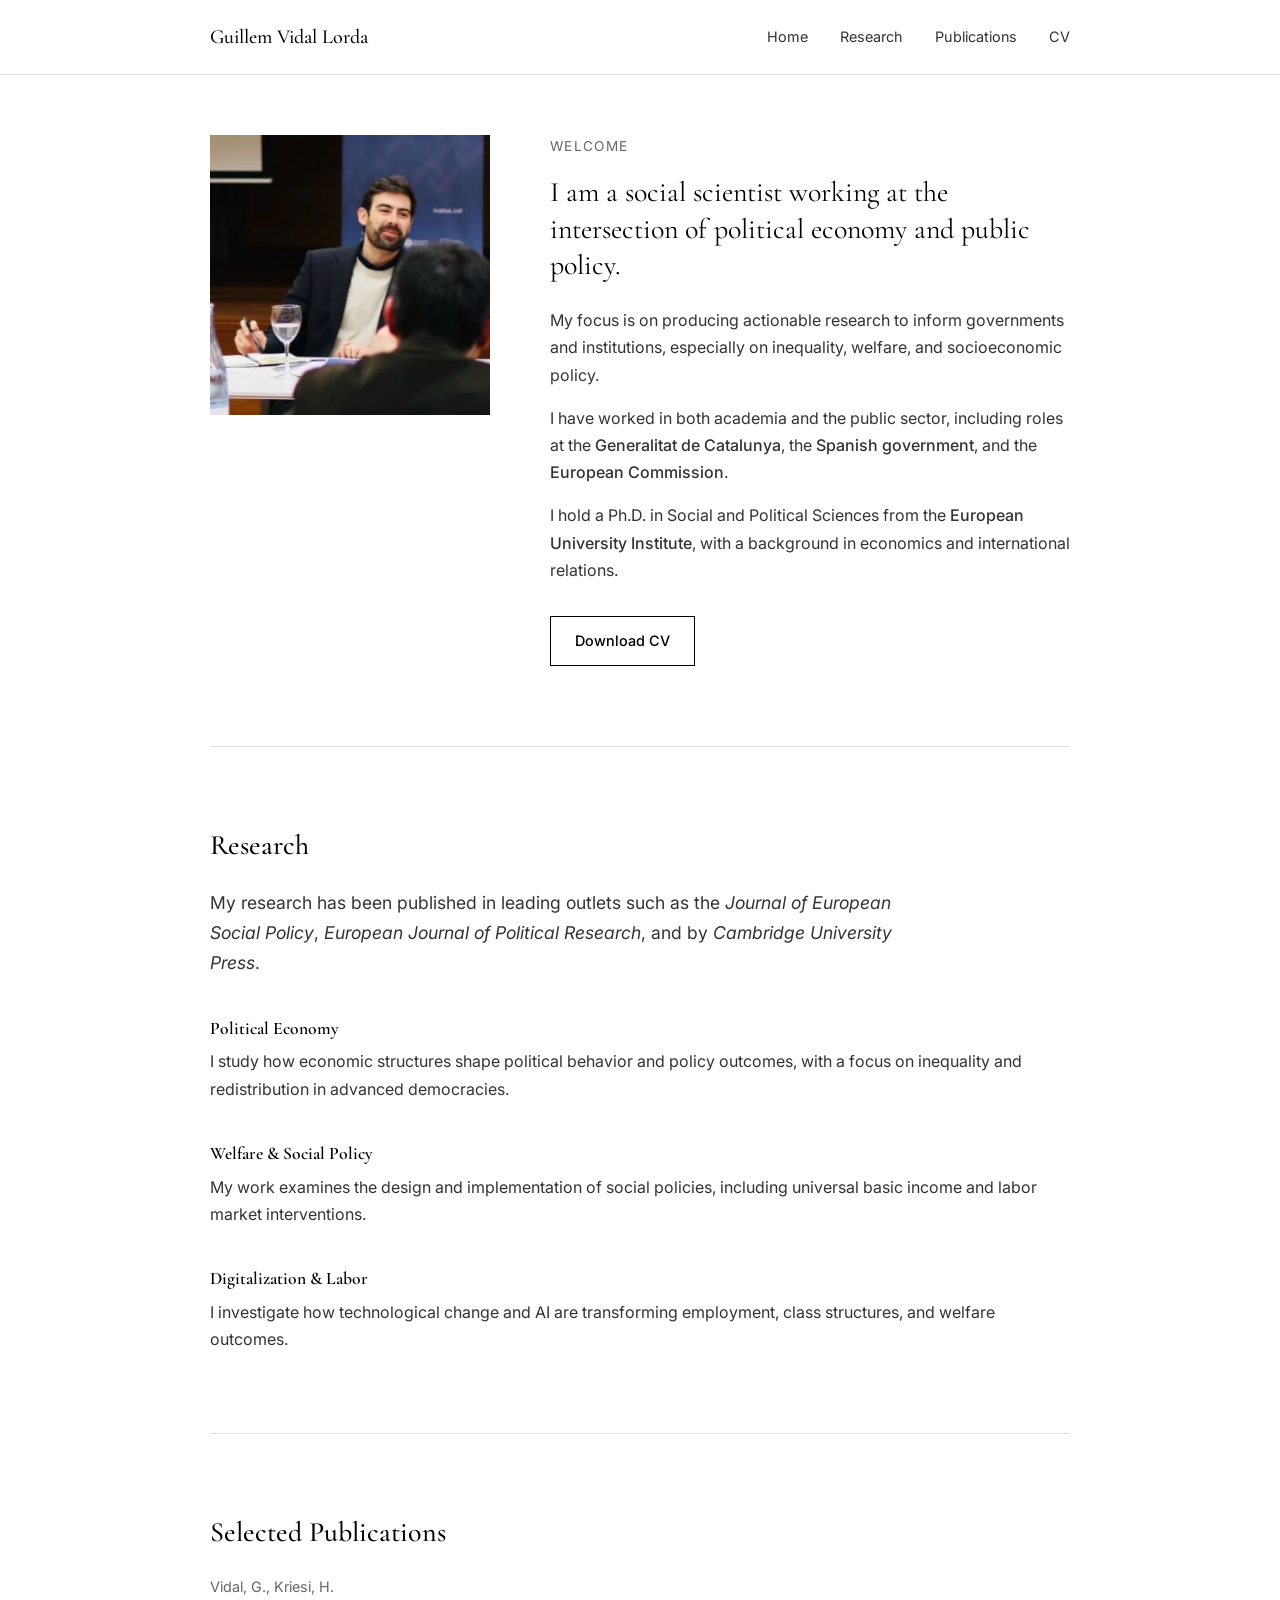
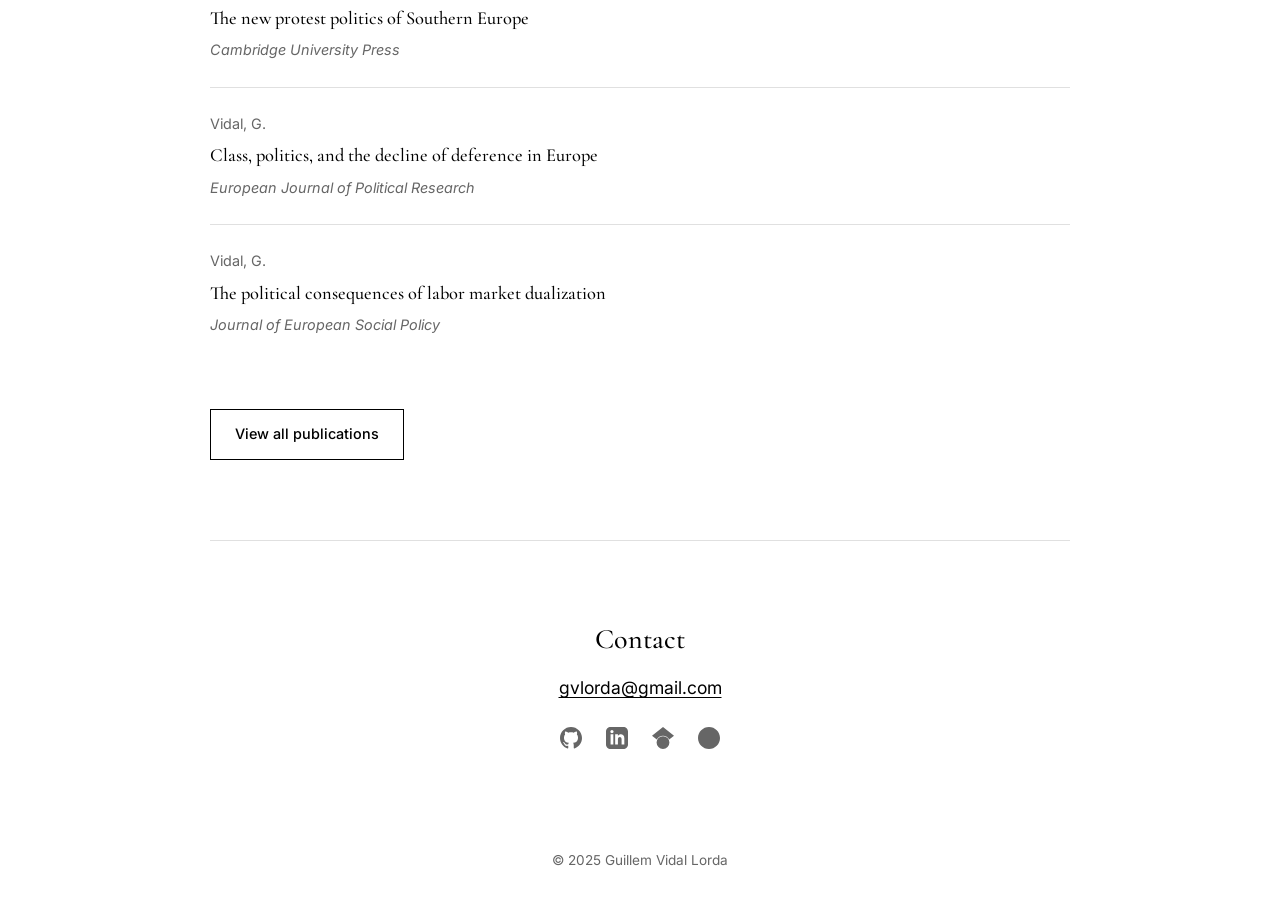
==== static-site/index.html @ 48821b5e "Replace Hugo with clean static HTML site Complete redesign inspired by linuswestheuser.com: - Simple" ====
<!DOCTYPE html>
<html lang="en">
<head>
    <meta charset="UTF-8">
    <meta name="viewport" content="width=device-width, initial-scale=1.0">
    <title>Guillem Vidal Lorda</title>
    <meta name="description" content="Social scientist and policy advisor working at the intersection of political economy and public policy.">

    <!-- Fonts -->
    <link rel="preconnect" href="https://fonts.googleapis.com">
    <link rel="preconnect" href="https://fonts.gstatic.com" crossorigin>
    <link href="https://fonts.googleapis.com/css2?family=Cormorant+Garamond:ital,wght@0,400;0,500;0,600;1,400;1,500&family=Inter:wght@300;400;500&display=swap" rel="stylesheet">

    <link rel="stylesheet" href="style.css">
</head>
<body>
    <header>
        <nav>
            <a href="/" class="logo">Guillem Vidal Lorda</a>
            <ul class="nav-menu">
                <li><a href="#about">Home</a></li>
                <li><a href="#research">Research</a></li>
                <li><a href="#publications">Publications</a></li>
                <li><a href="uploads/resume.pdf">CV</a></li>
            </ul>
        </nav>
    </header>

    <main>
        <!-- Welcome/Bio Section -->
        <section id="about" class="bio-section">
            <div class="bio-container">
                <div class="bio-image">
                    <img src="avatar.jpg" alt="Guillem Vidal Lorda">
                </div>
                <div class="bio-content">
                    <p class="welcome-label">Welcome</p>
                    <h1>I am a social scientist working at the intersection of political economy and public policy.</h1>
                    <p>My focus is on producing actionable research to inform governments and institutions, especially on inequality, welfare, and socioeconomic policy.</p>
                    <p>I have worked in both academia and the public sector, including roles at the <strong>Generalitat de Catalunya</strong>, the <strong>Spanish government</strong>, and the <strong>European Commission</strong>.</p>
                    <p>I hold a Ph.D. in Social and Political Sciences from the <strong>European University Institute</strong>, with a background in economics and international relations.</p>
                    <a href="uploads/resume.pdf" class="btn">Download CV</a>
                </div>
            </div>
        </section>

        <!-- Research Section -->
        <section id="research" class="research-section">
            <h2>Research</h2>
            <p class="section-intro">My research has been published in leading outlets such as the <em>Journal of European Social Policy</em>, <em>European Journal of Political Research</em>, and by <em>Cambridge University Press</em>.</p>

            <div class="research-areas">
                <div class="research-item">
                    <h3>Political Economy</h3>
                    <p>I study how economic structures shape political behavior and policy outcomes, with a focus on inequality and redistribution in advanced democracies.</p>
                </div>

                <div class="research-item">
                    <h3>Welfare & Social Policy</h3>
                    <p>My work examines the design and implementation of social policies, including universal basic income and labor market interventions.</p>
                </div>

                <div class="research-item">
                    <h3>Digitalization & Labor</h3>
                    <p>I investigate how technological change and AI are transforming employment, class structures, and welfare outcomes.</p>
                </div>
            </div>
        </section>

        <!-- Publications Section -->
        <section id="publications" class="publications-section">
            <h2>Selected Publications</h2>

            <div class="publication-list">
                <article class="publication">
                    <p class="pub-authors">Vidal, G., Kriesi, H.</p>
                    <p class="pub-title">The new protest politics of Southern Europe</p>
                    <p class="pub-venue">Cambridge University Press</p>
                </article>

                <article class="publication">
                    <p class="pub-authors">Vidal, G.</p>
                    <p class="pub-title">Class, politics, and the decline of deference in Europe</p>
                    <p class="pub-venue">European Journal of Political Research</p>
                </article>

                <article class="publication">
                    <p class="pub-authors">Vidal, G.</p>
                    <p class="pub-title">The political consequences of labor market dualization</p>
                    <p class="pub-venue">Journal of European Social Policy</p>
                </article>
            </div>

            <a href="https://scholar.google.com/citations?user=QOsowRMAAAAJ&hl=en" class="btn">View all publications</a>
        </section>

        <!-- Contact Section -->
        <section id="contact" class="contact-section">
            <h2>Contact</h2>
            <p><a href="mailto:gvlorda@gmail.com">gvlorda@gmail.com</a></p>
            <div class="social-links">
                <a href="https://github.com/guillemvidal" aria-label="GitHub">
                    <svg xmlns="http://www.w3.org/2000/svg" width="24" height="24" viewBox="0 0 24 24" fill="currentColor"><path d="M12 0c-6.626 0-12 5.373-12 12 0 5.302 3.438 9.8 8.207 11.387.599.111.793-.261.793-.577v-2.234c-3.338.726-4.033-1.416-4.033-1.416-.546-1.387-1.333-1.756-1.333-1.756-1.089-.745.083-.729.083-.729 1.205.084 1.839 1.237 1.839 1.237 1.07 1.834 2.807 1.304 3.492.997.107-.775.418-1.305.762-1.604-2.665-.305-5.467-1.334-5.467-5.931 0-1.311.469-2.381 1.236-3.221-.124-.303-.535-1.524.117-3.176 0 0 1.008-.322 3.301 1.23.957-.266 1.983-.399 3.003-.404 1.02.005 2.047.138 3.006.404 2.291-1.552 3.297-1.23 3.297-1.23.653 1.653.242 2.874.118 3.176.77.84 1.235 1.911 1.235 3.221 0 4.609-2.807 5.624-5.479 5.921.43.372.823 1.102.823 2.222v3.293c0 .319.192.694.801.576 4.765-1.589 8.199-6.086 8.199-11.386 0-6.627-5.373-12-12-12z"/></svg>
                </a>
                <a href="https://www.linkedin.com/in/guillem-vidal-lorda-5298b7290/" aria-label="LinkedIn">
                    <svg xmlns="http://www.w3.org/2000/svg" width="24" height="24" viewBox="0 0 24 24" fill="currentColor"><path d="M19 0h-14c-2.761 0-5 2.239-5 5v14c0 2.761 2.239 5 5 5h14c2.762 0 5-2.239 5-5v-14c0-2.761-2.238-5-5-5zm-11 19h-3v-11h3v11zm-1.5-12.268c-.966 0-1.75-.79-1.75-1.764s.784-1.764 1.75-1.764 1.75.79 1.75 1.764-.783 1.764-1.75 1.764zm13.5 12.268h-3v-5.604c0-3.368-4-3.113-4 0v5.604h-3v-11h3v1.765c1.396-2.586 7-2.777 7 2.476v6.759z"/></svg>
                </a>
                <a href="https://scholar.google.com/citations?user=QOsowRMAAAAJ&hl=en" aria-label="Google Scholar">
                    <svg xmlns="http://www.w3.org/2000/svg" width="24" height="24" viewBox="0 0 24 24" fill="currentColor"><path d="M5.242 13.769L0 9.5 12 0l12 9.5-5.242 4.269C17.548 11.249 14.978 9.5 12 9.5c-2.977 0-5.548 1.748-6.758 4.269zM12 10a7 7 0 1 0 0 14 7 7 0 0 0 0-14z"/></svg>
                </a>
                <a href="https://orcid.org/0000-0002-3407-4230" aria-label="ORCID">
                    <svg xmlns="http://www.w3.org/2000/svg" width="24" height="24" viewBox="0 0 24 24" fill="currentColor"><path d="M12 0c-6.627 0-12 5.373-12 12s5.373 12 12 12 12-5.373 12-12-5.373-12-12-12zm-4.351 8.018h-.809v7.164h.809v-7.164zm-.405-2.472c-.349 0-.633.283-.633.632 0 .349.284.633.633.633.348 0 .632-.284.632-.633 0-.349-.284-.632-.632-.632zm5.329 2.472h-2.18v7.164h.823v-2.669h1.305c1.213 0 2.071-.796 2.071-2.25 0-1.452-.858-2.245-2.019-2.245zm-.073 3.714h-1.284v-2.957h1.284c.771 0 1.268.48 1.268 1.479 0 .999-.497 1.478-1.268 1.478z"/></svg>
                </a>
            </div>
        </section>
    </main>

    <footer>
        <p>&copy; 2025 Guillem Vidal Lorda</p>
    </footer>
</body>
</html>
---- static-site/style.css ----
/* Reset and base styles */
*, *::before, *::after {
    box-sizing: border-box;
    margin: 0;
    padding: 0;
}

:root {
    --color-primary: #000000;
    --color-text: #333333;
    --color-muted: #666666;
    --color-light: #999999;
    --color-border: #e0e0e0;
    --color-bg: #ffffff;

    --font-heading: 'Cormorant Garamond', Georgia, 'Times New Roman', serif;
    --font-body: 'Inter', -apple-system, BlinkMacSystemFont, 'Segoe UI', sans-serif;

    --max-width: 900px;
    --spacing-base: 20px;
    --spacing-section: 80px;
}

html {
    scroll-behavior: smooth;
}

body {
    font-family: var(--font-body);
    font-size: 16px;
    font-weight: 400;
    line-height: 1.7;
    color: var(--color-text);
    background-color: var(--color-bg);
    -webkit-font-smoothing: antialiased;
    -moz-osx-font-smoothing: grayscale;
}

/* Typography */
h1, h2, h3, h4, h5, h6 {
    font-family: var(--font-heading);
    font-weight: 500;
    color: var(--color-primary);
    line-height: 1.3;
}

h1 {
    font-size: 2rem;
    margin-bottom: 1.5rem;
}

h2 {
    font-size: 1.75rem;
    margin-bottom: 1.5rem;
}

h3 {
    font-size: 1.25rem;
    margin-bottom: 0.75rem;
}

p {
    margin-bottom: 1rem;
}

a {
    color: var(--color-primary);
    text-decoration: underline;
    text-underline-offset: 3px;
    transition: opacity 0.2s ease;
}

a:hover {
    opacity: 0.7;
}

strong {
    font-weight: 500;
}

em {
    font-style: italic;
}

/* Header & Navigation */
header {
    position: sticky;
    top: 0;
    background: var(--color-bg);
    border-bottom: 1px solid var(--color-border);
    z-index: 100;
}

nav {
    max-width: var(--max-width);
    margin: 0 auto;
    padding: 1.25rem var(--spacing-base);
    display: flex;
    justify-content: space-between;
    align-items: center;
}

.logo {
    font-family: var(--font-heading);
    font-size: 1.25rem;
    font-weight: 500;
    color: var(--color-primary);
    text-decoration: none;
}

.logo:hover {
    opacity: 1;
    text-decoration: none;
}

.nav-menu {
    list-style: none;
    display: flex;
    gap: 2rem;
}

.nav-menu a {
    font-size: 0.9rem;
    color: var(--color-text);
    text-decoration: none;
}

.nav-menu a:hover {
    color: var(--color-primary);
    opacity: 1;
}

/* Main content */
main {
    max-width: var(--max-width);
    margin: 0 auto;
    padding: 0 var(--spacing-base);
}

section {
    padding: var(--spacing-section) 0;
    border-bottom: 1px solid var(--color-border);
}

section:last-of-type {
    border-bottom: none;
}

/* Bio Section */
.bio-section {
    padding-top: 60px;
}

.bio-container {
    display: flex;
    gap: 60px;
    align-items: flex-start;
}

.bio-image {
    flex-shrink: 0;
    width: 280px;
}

.bio-image img {
    width: 100%;
    height: auto;
    display: block;
}

.bio-content {
    flex: 1;
}

.welcome-label {
    font-size: 0.85rem;
    text-transform: uppercase;
    letter-spacing: 0.1em;
    color: var(--color-muted);
    margin-bottom: 1rem;
}

.bio-content h1 {
    font-size: 1.75rem;
    font-weight: 400;
    margin-bottom: 1.5rem;
}

/* Button */
.btn {
    display: inline-block;
    margin-top: 1rem;
    padding: 0.75rem 1.5rem;
    font-size: 0.9rem;
    font-weight: 500;
    color: var(--color-primary);
    background: transparent;
    border: 1px solid var(--color-primary);
    text-decoration: none;
    transition: all 0.2s ease;
}

.btn:hover {
    background: var(--color-primary);
    color: var(--color-bg);
    opacity: 1;
}

/* Research Section */
.section-intro {
    font-size: 1.1rem;
    margin-bottom: 2.5rem;
    max-width: 700px;
}

.research-areas {
    display: grid;
    gap: 2.5rem;
}

.research-item h3 {
    font-size: 1.1rem;
    font-weight: 600;
    margin-bottom: 0.5rem;
}

.research-item p {
    color: var(--color-text);
    margin-bottom: 0;
}

/* Publications Section */
.publication-list {
    margin-bottom: 2rem;
}

.publication {
    padding: 1.5rem 0;
    border-bottom: 1px solid var(--color-border);
}

.publication:first-child {
    padding-top: 0;
}

.publication:last-child {
    border-bottom: none;
}

.pub-authors {
    font-size: 0.9rem;
    color: var(--color-muted);
    margin-bottom: 0.25rem;
}

.pub-title {
    font-family: var(--font-heading);
    font-size: 1.15rem;
    font-weight: 500;
    color: var(--color-primary);
    margin-bottom: 0.25rem;
}

.pub-venue {
    font-size: 0.9rem;
    font-style: italic;
    color: var(--color-muted);
    margin-bottom: 0;
}

/* Contact Section */
.contact-section {
    text-align: center;
    padding-bottom: 60px;
}

.contact-section h2 {
    margin-bottom: 1rem;
}

.contact-section > p {
    font-size: 1.1rem;
    margin-bottom: 1.5rem;
}

.social-links {
    display: flex;
    justify-content: center;
    gap: 1.5rem;
}

.social-links a {
    color: var(--color-muted);
    text-decoration: none;
    transition: color 0.2s ease;
}

.social-links a:hover {
    color: var(--color-primary);
    opacity: 1;
}

.social-links svg {
    width: 22px;
    height: 22px;
}

/* Footer */
footer {
    max-width: var(--max-width);
    margin: 0 auto;
    padding: 2rem var(--spacing-base);
    text-align: center;
    font-size: 0.85rem;
    color: var(--color-muted);
}

/* Responsive */
@media (max-width: 768px) {
    :root {
        --spacing-section: 50px;
    }

    nav {
        flex-direction: column;
        gap: 1rem;
        text-align: center;
    }

    .nav-menu {
        gap: 1.25rem;
        flex-wrap: wrap;
        justify-content: center;
    }

    .bio-container {
        flex-direction: column;
        gap: 2rem;
    }

    .bio-image {
        width: 200px;
        margin: 0 auto;
    }

    .bio-content h1 {
        font-size: 1.5rem;
    }

    h2 {
        font-size: 1.5rem;
    }
}
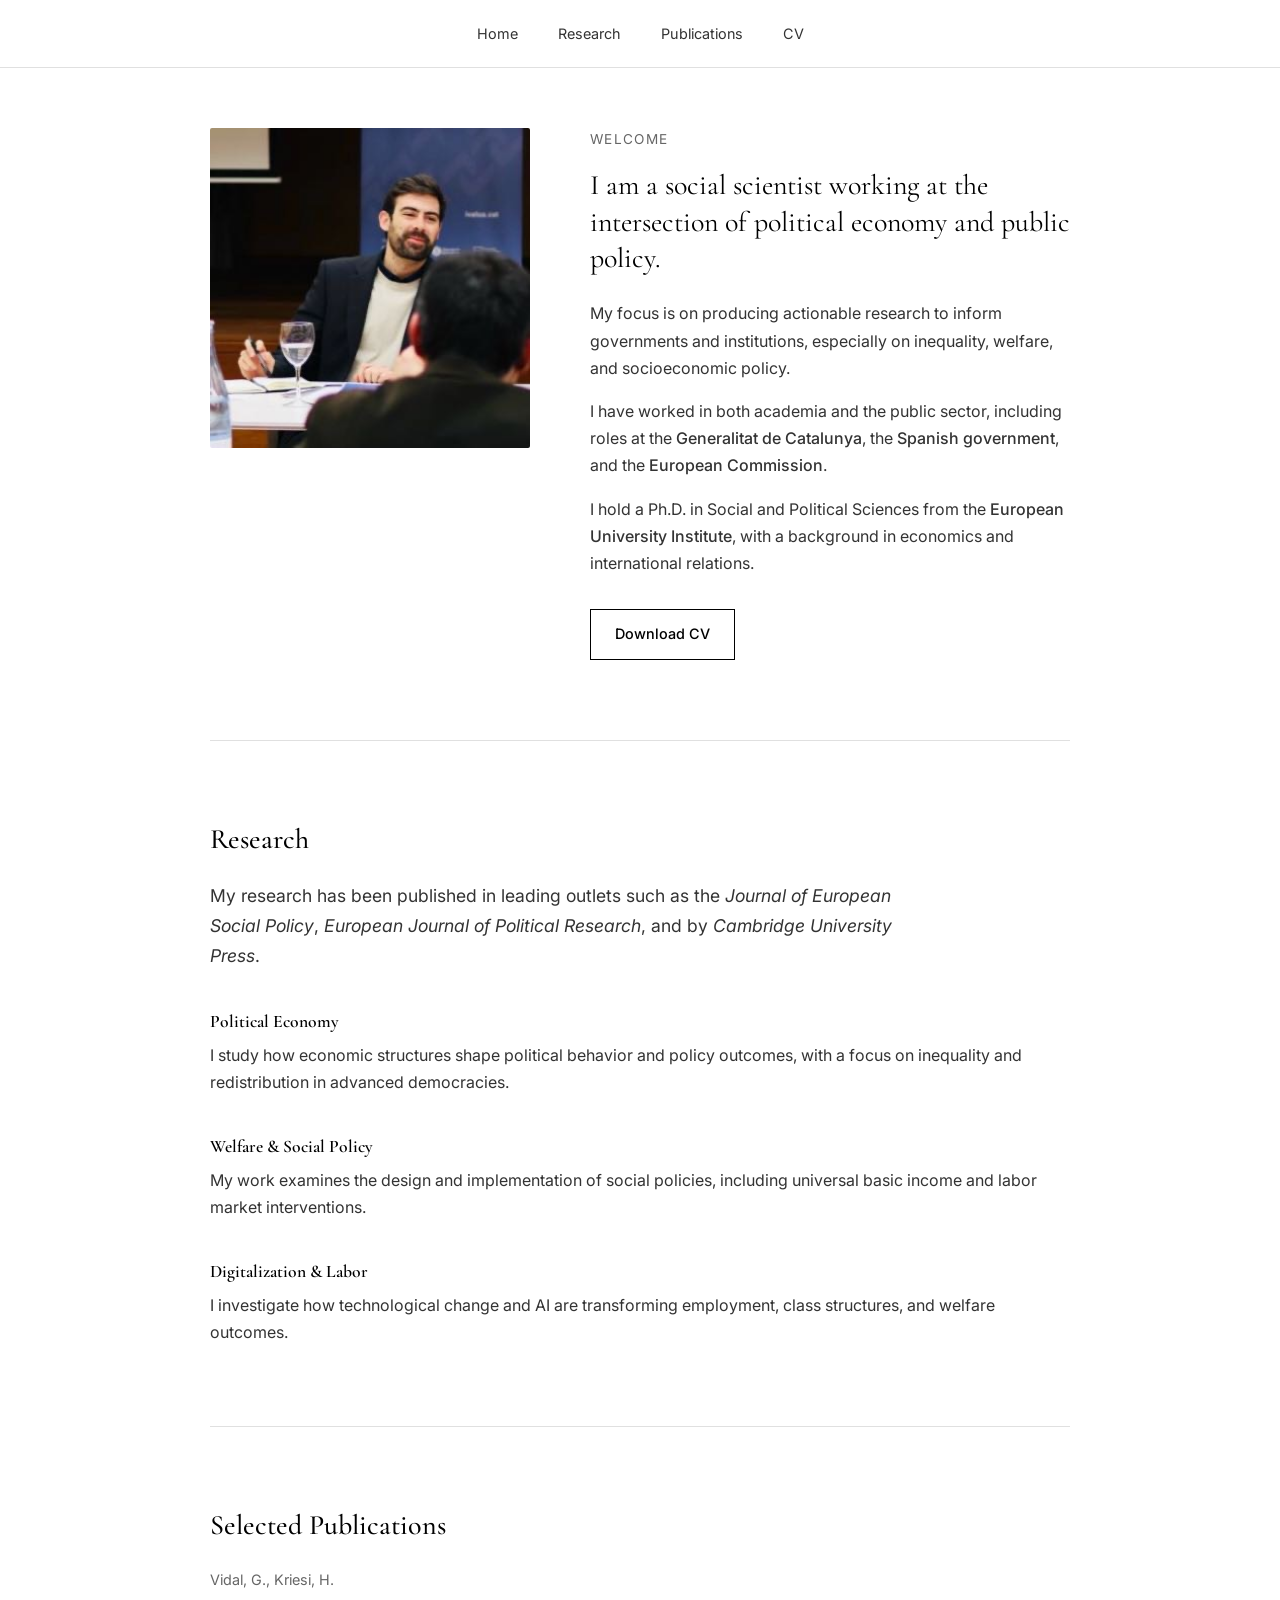
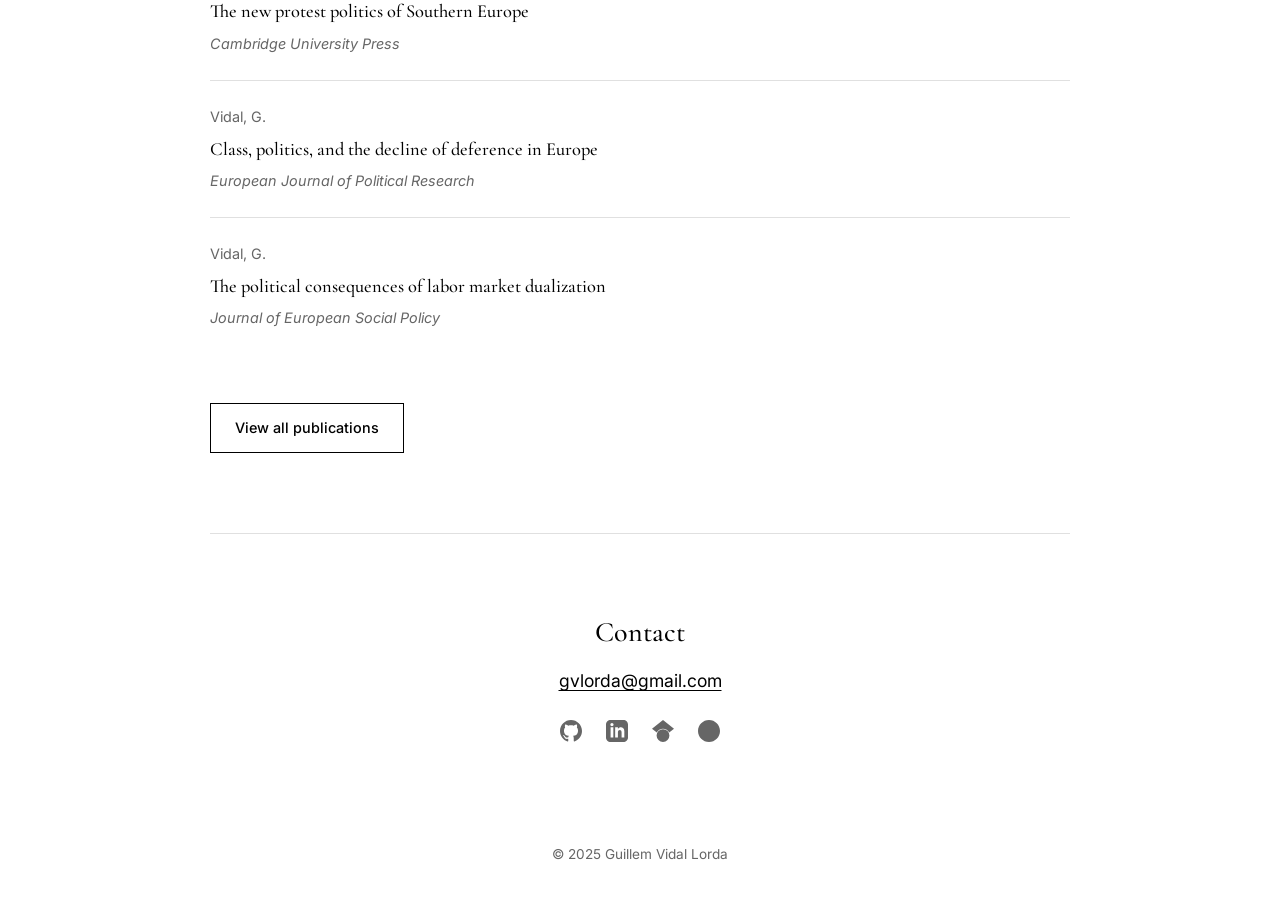
==== commit 8f885cfe: "Clean up nav header, adjust image sizing for portrait photo" ====
--- a/static-site/index.html
+++ b/static-site/index.html
@@ -16,7 +16,6 @@
 <body>
     <header>
         <nav>
-            <a href="/" class="logo">Guillem Vidal Lorda</a>
             <ul class="nav-menu">
                 <li><a href="#about">Home</a></li>
                 <li><a href="#research">Research</a></li>
--- a/static-site/style.css
+++ b/static-site/style.css
@@ -96,27 +96,14 @@
     margin: 0 auto;
     padding: 1.25rem var(--spacing-base);
     display: flex;
-    justify-content: space-between;
+    justify-content: center;
     align-items: center;
-}
-
-.logo {
-    font-family: var(--font-heading);
-    font-size: 1.25rem;
-    font-weight: 500;
-    color: var(--color-primary);
-    text-decoration: none;
-}
-
-.logo:hover {
-    opacity: 1;
-    text-decoration: none;
 }
 
 .nav-menu {
     list-style: none;
     display: flex;
-    gap: 2rem;
+    gap: 2.5rem;
 }
 
 .nav-menu a {
@@ -159,13 +146,14 @@
 
 .bio-image {
     flex-shrink: 0;
-    width: 280px;
+    width: 320px;
 }
 
 .bio-image img {
     width: 100%;
     height: auto;
     display: block;
+    border-radius: 2px;
 }
 
 .bio-content {
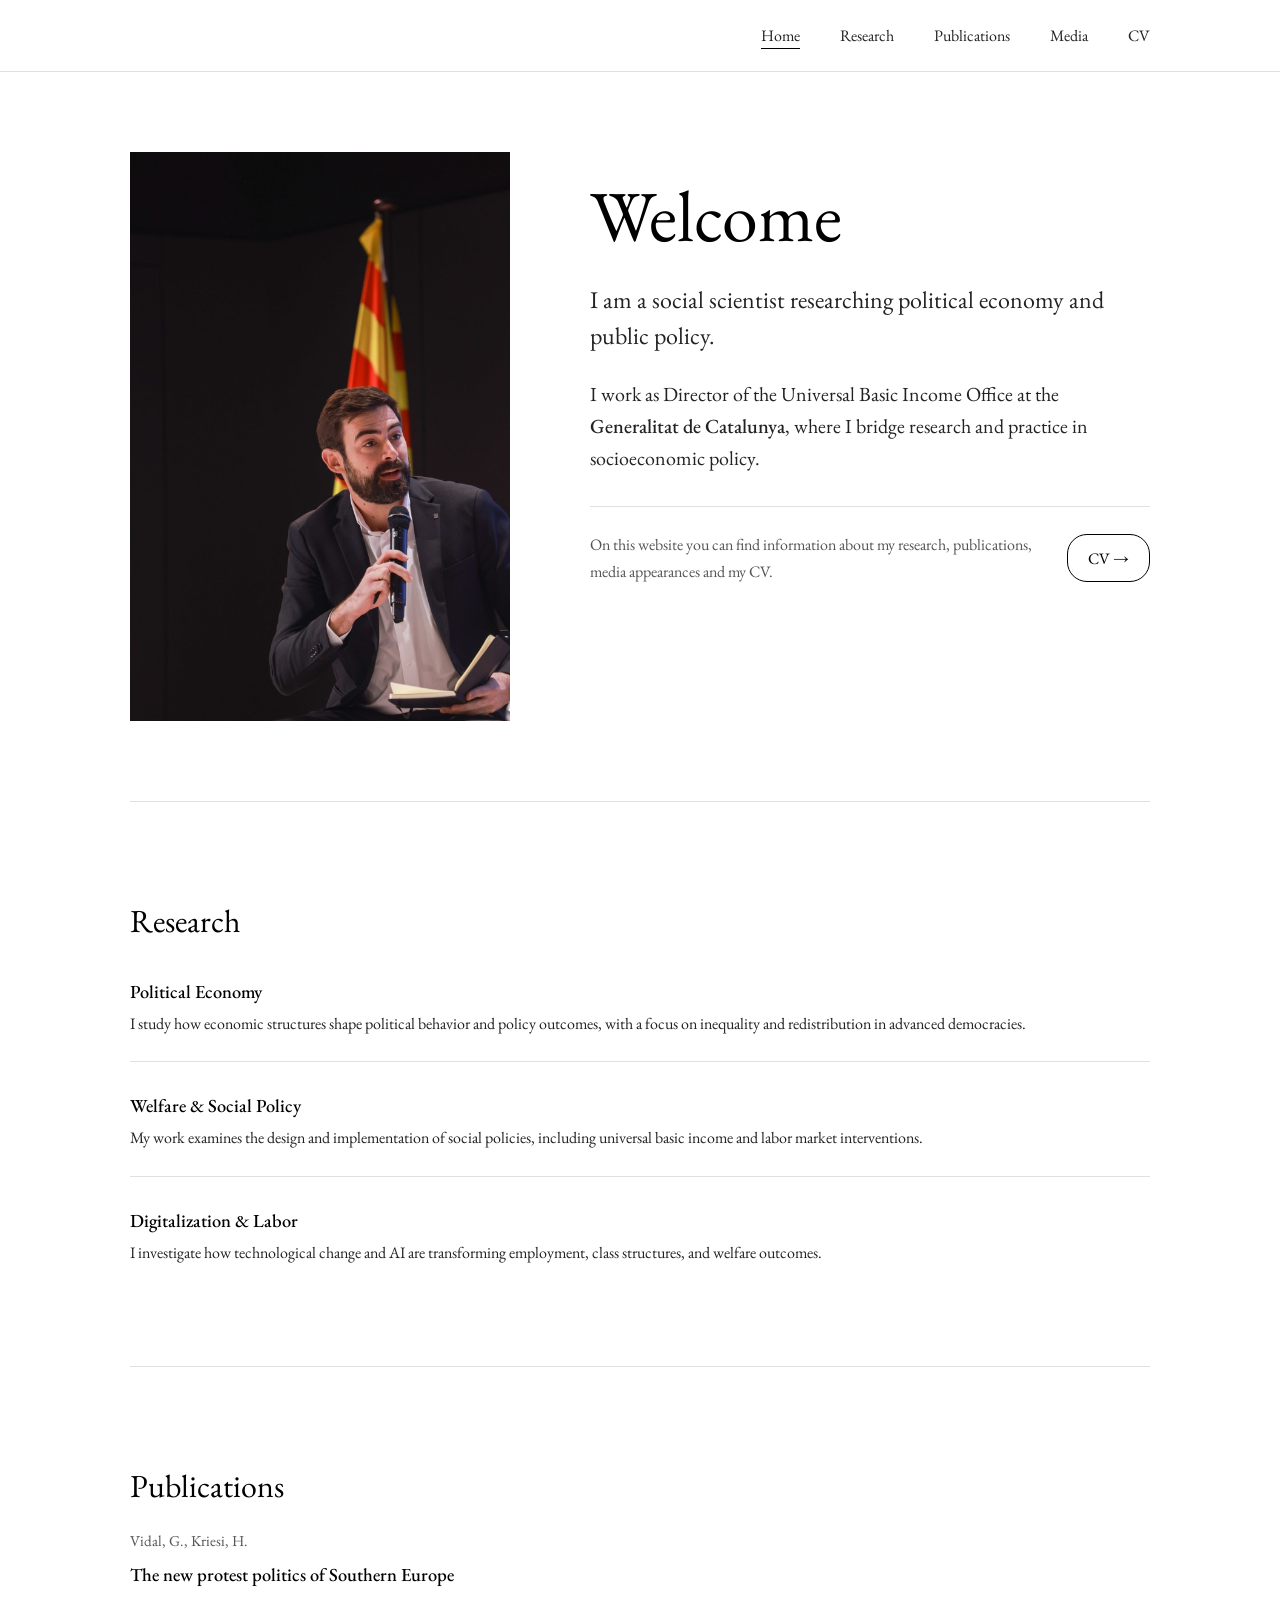
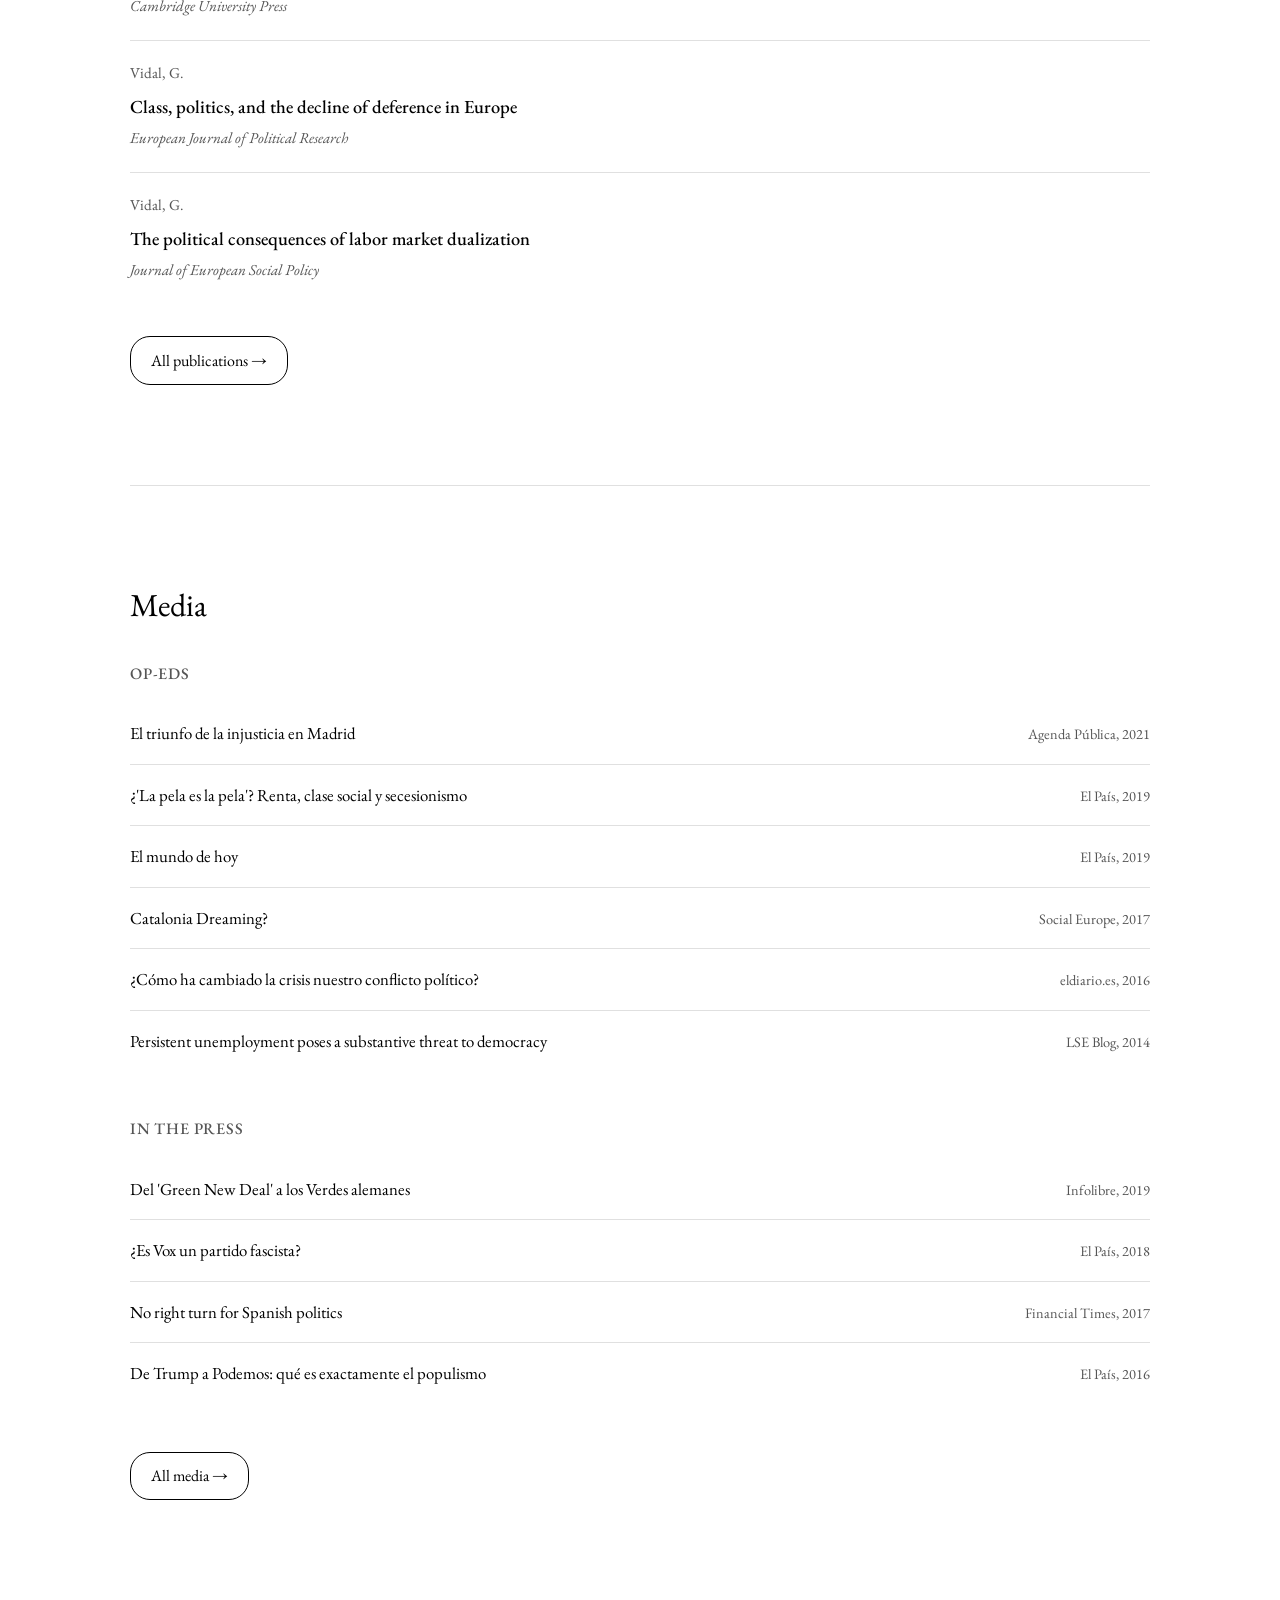
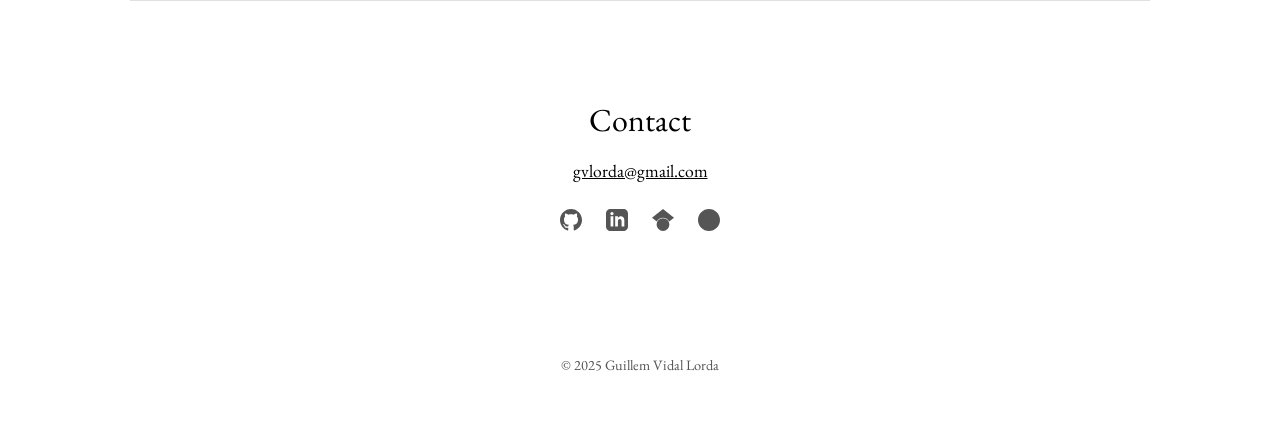
==== commit 0a3d9d3e: "Major redesign matching Linus Westheuser style - Larger photo (380px width) - Nav right-aligned with" ====
--- a/static-site/index.html
+++ b/static-site/index.html
@@ -6,10 +6,10 @@
     <title>Guillem Vidal Lorda</title>
     <meta name="description" content="Social scientist and policy advisor working at the intersection of political economy and public policy.">
 
-    <!-- Fonts -->
+    <!-- Fonts - simplified to one elegant serif -->
     <link rel="preconnect" href="https://fonts.googleapis.com">
     <link rel="preconnect" href="https://fonts.gstatic.com" crossorigin>
-    <link href="https://fonts.googleapis.com/css2?family=Cormorant+Garamond:ital,wght@0,400;0,500;0,600;1,400;1,500&family=Inter:wght@300;400;500&display=swap" rel="stylesheet">
+    <link href="https://fonts.googleapis.com/css2?family=EB+Garamond:ital,wght@0,400;0,500;0,600;1,400&display=swap" rel="stylesheet">
 
     <link rel="stylesheet" href="style.css">
 </head>
@@ -17,9 +17,10 @@
     <header>
         <nav>
             <ul class="nav-menu">
-                <li><a href="#about">Home</a></li>
+                <li><a href="#about" class="active">Home</a></li>
                 <li><a href="#research">Research</a></li>
                 <li><a href="#publications">Publications</a></li>
+                <li><a href="#media">Media</a></li>
                 <li><a href="uploads/resume.pdf">CV</a></li>
             </ul>
         </nav>
@@ -33,12 +34,13 @@
                     <img src="avatar.jpg" alt="Guillem Vidal Lorda">
                 </div>
                 <div class="bio-content">
-                    <p class="welcome-label">Welcome</p>
-                    <h1>I am a social scientist working at the intersection of political economy and public policy.</h1>
-                    <p>My focus is on producing actionable research to inform governments and institutions, especially on inequality, welfare, and socioeconomic policy.</p>
-                    <p>I have worked in both academia and the public sector, including roles at the <strong>Generalitat de Catalunya</strong>, the <strong>Spanish government</strong>, and the <strong>European Commission</strong>.</p>
-                    <p>I hold a Ph.D. in Social and Political Sciences from the <strong>European University Institute</strong>, with a background in economics and international relations.</p>
-                    <a href="uploads/resume.pdf" class="btn">Download CV</a>
+                    <h1>Welcome</h1>
+                    <p class="intro-text">I am a social scientist researching political economy and public policy.</p>
+                    <p class="intro-subtext">I work as Director of the Universal Basic Income Office at the <strong>Generalitat de Catalunya</strong>, where I bridge research and practice in socioeconomic policy.</p>
+                    <div class="bio-footer">
+                        <p class="bio-note">On this website you can find information about my research, publications, media appearances and my CV.</p>
+                        <a href="uploads/resume.pdf" class="btn">CV &rarr;</a>
+                    </div>
                 </div>
             </div>
         </section>
@@ -46,7 +48,6 @@
         <!-- Research Section -->
         <section id="research" class="research-section">
             <h2>Research</h2>
-            <p class="section-intro">My research has been published in leading outlets such as the <em>Journal of European Social Policy</em>, <em>European Journal of Political Research</em>, and by <em>Cambridge University Press</em>.</p>
 
             <div class="research-areas">
                 <div class="research-item">
@@ -68,7 +69,7 @@
 
         <!-- Publications Section -->
         <section id="publications" class="publications-section">
-            <h2>Selected Publications</h2>
+            <h2>Publications</h2>
 
             <div class="publication-list">
                 <article class="publication">
@@ -90,7 +91,86 @@
                 </article>
             </div>
 
-            <a href="https://scholar.google.com/citations?user=QOsowRMAAAAJ&hl=en" class="btn">View all publications</a>
+            <a href="https://scholar.google.com/citations?user=QOsowRMAAAAJ&hl=en" class="btn">All publications &rarr;</a>
+        </section>
+
+        <!-- Media Section -->
+        <section id="media" class="media-section">
+            <h2>Media</h2>
+
+            <div class="media-subsection">
+                <h3>Op-eds</h3>
+                <div class="media-list">
+                    <article class="media-item">
+                        <a href="https://agendapublica.es/el-triunfo-de-la-injusticia-en-madrid/" target="_blank">
+                            <span class="media-title">El triunfo de la injusticia en Madrid</span>
+                            <span class="media-meta">Agenda Pública, 2021</span>
+                        </a>
+                    </article>
+                    <article class="media-item">
+                        <a href="http://agendapublica.elpais.com/la-pela-es-la-pela-renta-clase-social-y-secesionismo/" target="_blank">
+                            <span class="media-title">¿'La pela es la pela'? Renta, clase social y secesionismo</span>
+                            <span class="media-meta">El País, 2019</span>
+                        </a>
+                    </article>
+                    <article class="media-item">
+                        <a href="https://elpais.com/elpais/2019/03/25/opinion/1553524807_877132.html" target="_blank">
+                            <span class="media-title">El mundo de hoy</span>
+                            <span class="media-meta">El País, 2019</span>
+                        </a>
+                    </article>
+                    <article class="media-item">
+                        <a href="https://www.socialeurope.eu/catalonia-dreaming" target="_blank">
+                            <span class="media-title">Catalonia Dreaming?</span>
+                            <span class="media-meta">Social Europe, 2017</span>
+                        </a>
+                    </article>
+                    <article class="media-item">
+                        <a href="http://www.eldiario.es/piedrasdepapel/Conflicto-Politico-Espana-campanas-electorales_6_529207096.html" target="_blank">
+                            <span class="media-title">¿Cómo ha cambiado la crisis nuestro conflicto político?</span>
+                            <span class="media-meta">eldiario.es, 2016</span>
+                        </a>
+                    </article>
+                    <article class="media-item">
+                        <a href="http://blogs.lse.ac.uk/europpblog/2014/03/13/persistent-unemployment-poses-a-substantive-threat-to-democracy-in-southern-european-countries/" target="_blank">
+                            <span class="media-title">Persistent unemployment poses a substantive threat to democracy</span>
+                            <span class="media-meta">LSE Blog, 2014</span>
+                        </a>
+                    </article>
+                </div>
+            </div>
+
+            <div class="media-subsection">
+                <h3>In the press</h3>
+                <div class="media-list">
+                    <article class="media-item">
+                        <a href="https://www.infolibre.es/noticias/politica/2019/01/30/del_green_new_deal_los_verdes_alemanes_esta_reverdeciendo_ecologismo_politico_mundo_91162_1012.html" target="_blank">
+                            <span class="media-title">Del 'Green New Deal' a los Verdes alemanes</span>
+                            <span class="media-meta">Infolibre, 2019</span>
+                        </a>
+                    </article>
+                    <article class="media-item">
+                        <a href="https://elpais.com/politica/2018/12/05/actualidad/1544044017_653308.html" target="_blank">
+                            <span class="media-title">¿Es Vox un partido fascista?</span>
+                            <span class="media-meta">El País, 2018</span>
+                        </a>
+                    </article>
+                    <article class="media-item">
+                        <a href="https://www.ft.com/content/414246f6-dbe4-11e6-86ac-f253db7791c6" target="_blank">
+                            <span class="media-title">No right turn for Spanish politics</span>
+                            <span class="media-meta">Financial Times, 2017</span>
+                        </a>
+                    </article>
+                    <article class="media-item">
+                        <a href="http://politica.elpais.com/politica/2016/11/14/actualidad/1479150607_282338.html" target="_blank">
+                            <span class="media-title">De Trump a Podemos: qué es exactamente el populismo</span>
+                            <span class="media-meta">El País, 2016</span>
+                        </a>
+                    </article>
+                </div>
+            </div>
+
+            <a href="https://guillemvidal.me/media/" class="btn">All media &rarr;</a>
         </section>
 
         <!-- Contact Section -->
@@ -117,5 +197,28 @@
     <footer>
         <p>&copy; 2025 Guillem Vidal Lorda</p>
     </footer>
+
+    <script>
+        // Simple script to update active nav link based on scroll position
+        const sections = document.querySelectorAll('section[id]');
+        const navLinks = document.querySelectorAll('.nav-menu a');
+
+        window.addEventListener('scroll', () => {
+            let current = '';
+            sections.forEach(section => {
+                const sectionTop = section.offsetTop;
+                if (scrollY >= sectionTop - 100) {
+                    current = section.getAttribute('id');
+                }
+            });
+
+            navLinks.forEach(link => {
+                link.classList.remove('active');
+                if (link.getAttribute('href') === '#' + current) {
+                    link.classList.add('active');
+                }
+            });
+        });
+    </script>
 </body>
 </html>
--- a/static-site/style.css
+++ b/static-site/style.css
@@ -7,18 +7,18 @@
 
 :root {
     --color-primary: #000000;
-    --color-text: #333333;
-    --color-muted: #666666;
-    --color-light: #999999;
+    --color-text: #222222;
+    --color-muted: #555555;
+    --color-light: #888888;
     --color-border: #e0e0e0;
     --color-bg: #ffffff;
 
-    --font-heading: 'Cormorant Garamond', Georgia, 'Times New Roman', serif;
-    --font-body: 'Inter', -apple-system, BlinkMacSystemFont, 'Segoe UI', sans-serif;
-
-    --max-width: 900px;
-    --spacing-base: 20px;
-    --spacing-section: 80px;
+    /* Single elegant serif font for everything */
+    --font-main: 'EB Garamond', Georgia, 'Times New Roman', serif;
+
+    --max-width: 1100px;
+    --spacing-base: 40px;
+    --spacing-section: 100px;
 }
 
 html {
@@ -26,8 +26,8 @@
 }
 
 body {
-    font-family: var(--font-body);
-    font-size: 16px;
+    font-family: var(--font-main);
+    font-size: 18px;
     font-weight: 400;
     line-height: 1.7;
     color: var(--color-text);
@@ -36,27 +36,28 @@
     -moz-osx-font-smoothing: grayscale;
 }
 
-/* Typography */
+/* Typography - all same font, different sizes */
 h1, h2, h3, h4, h5, h6 {
-    font-family: var(--font-heading);
-    font-weight: 500;
-    color: var(--color-primary);
-    line-height: 1.3;
+    font-family: var(--font-main);
+    font-weight: 400;
+    color: var(--color-primary);
+    line-height: 1.2;
 }
 
 h1 {
+    font-size: 4rem;
+    margin-bottom: 2rem;
+}
+
+h2 {
     font-size: 2rem;
     margin-bottom: 1.5rem;
 }
 
-h2 {
-    font-size: 1.75rem;
-    margin-bottom: 1.5rem;
-}
-
 h3 {
-    font-size: 1.25rem;
-    margin-bottom: 0.75rem;
+    font-size: 1.1rem;
+    font-weight: 500;
+    margin-bottom: 0.5rem;
 }
 
 p {
@@ -65,13 +66,12 @@
 
 a {
     color: var(--color-primary);
+    text-decoration: none;
+    transition: all 0.2s ease;
+}
+
+a:hover {
     text-decoration: underline;
-    text-underline-offset: 3px;
-    transition: opacity 0.2s ease;
-}
-
-a:hover {
-    opacity: 0.7;
 }
 
 strong {
@@ -96,7 +96,7 @@
     margin: 0 auto;
     padding: 1.25rem var(--spacing-base);
     display: flex;
-    justify-content: center;
+    justify-content: flex-end;
     align-items: center;
 }
 
@@ -107,14 +107,20 @@
 }
 
 .nav-menu a {
-    font-size: 0.9rem;
+    font-size: 1rem;
     color: var(--color-text);
     text-decoration: none;
+    padding-bottom: 2px;
+    border-bottom: 1px solid transparent;
 }
 
 .nav-menu a:hover {
-    color: var(--color-primary);
-    opacity: 1;
+    text-decoration: none;
+    border-bottom: 1px solid var(--color-primary);
+}
+
+.nav-menu a.active {
+    border-bottom: 1px solid var(--color-primary);
 }
 
 /* Main content */
@@ -135,86 +141,119 @@
 
 /* Bio Section */
 .bio-section {
-    padding-top: 60px;
+    padding-top: 80px;
+    padding-bottom: 80px;
 }
 
 .bio-container {
     display: flex;
-    gap: 60px;
+    gap: 80px;
     align-items: flex-start;
 }
 
 .bio-image {
     flex-shrink: 0;
-    width: 320px;
+    width: 380px;
 }
 
 .bio-image img {
     width: 100%;
     height: auto;
     display: block;
-    border-radius: 2px;
 }
 
 .bio-content {
     flex: 1;
-}
-
-.welcome-label {
-    font-size: 0.85rem;
-    text-transform: uppercase;
-    letter-spacing: 0.1em;
-    color: var(--color-muted);
-    margin-bottom: 1rem;
+    padding-top: 20px;
 }
 
 .bio-content h1 {
-    font-size: 1.75rem;
+    font-size: 4.5rem;
     font-weight: 400;
     margin-bottom: 1.5rem;
+}
+
+.intro-text {
+    font-size: 1.5rem;
+    line-height: 1.5;
+    margin-bottom: 1.5rem;
+    font-weight: 400;
+}
+
+.intro-subtext {
+    font-size: 1.25rem;
+    line-height: 1.6;
+    margin-bottom: 2rem;
+}
+
+.bio-footer {
+    border-top: 1px solid var(--color-border);
+    padding-top: 1.5rem;
+    margin-top: 2rem;
+    display: flex;
+    justify-content: space-between;
+    align-items: center;
+    gap: 2rem;
+}
+
+.bio-note {
+    font-size: 1rem;
+    color: var(--color-muted);
+    margin-bottom: 0;
+    flex: 1;
 }
 
 /* Button */
 .btn {
     display: inline-block;
-    margin-top: 1rem;
-    padding: 0.75rem 1.5rem;
-    font-size: 0.9rem;
-    font-weight: 500;
+    padding: 0.6rem 1.25rem;
+    font-size: 1rem;
+    font-family: var(--font-main);
     color: var(--color-primary);
     background: transparent;
     border: 1px solid var(--color-primary);
+    border-radius: 20px;
     text-decoration: none;
     transition: all 0.2s ease;
+    white-space: nowrap;
 }
 
 .btn:hover {
     background: var(--color-primary);
     color: var(--color-bg);
-    opacity: 1;
+    text-decoration: none;
 }
 
 /* Research Section */
-.section-intro {
-    font-size: 1.1rem;
+.research-section h2 {
     margin-bottom: 2.5rem;
-    max-width: 700px;
 }
 
 .research-areas {
     display: grid;
-    gap: 2.5rem;
+    gap: 2rem;
+}
+
+.research-item {
+    padding-bottom: 1.5rem;
+    border-bottom: 1px solid var(--color-border);
+}
+
+.research-item:last-child {
+    border-bottom: none;
+    padding-bottom: 0;
 }
 
 .research-item h3 {
-    font-size: 1.1rem;
-    font-weight: 600;
+    font-size: 1.15rem;
+    font-weight: 500;
     margin-bottom: 0.5rem;
 }
 
 .research-item p {
     color: var(--color-text);
     margin-bottom: 0;
+    font-size: 1rem;
 }
 
 /* Publications Section */
@@ -223,7 +262,7 @@
 }
 
 .publication {
-    padding: 1.5rem 0;
+    padding: 1.25rem 0;
     border-bottom: 1px solid var(--color-border);
 }
 
@@ -236,13 +275,12 @@
 }
 
 .pub-authors {
-    font-size: 0.9rem;
+    font-size: 0.95rem;
     color: var(--color-muted);
     margin-bottom: 0.25rem;
 }
 
 .pub-title {
-    font-family: var(--font-heading);
     font-size: 1.15rem;
     font-weight: 500;
     color: var(--color-primary);
@@ -250,16 +288,76 @@
 }
 
 .pub-venue {
+    font-size: 0.95rem;
+    font-style: italic;
+    color: var(--color-muted);
+    margin-bottom: 0;
+}
+
+/* Media Section */
+.media-section h2 {
+    margin-bottom: 2.5rem;
+}
+
+.media-subsection {
+    margin-bottom: 3rem;
+}
+
+.media-subsection h3 {
+    font-size: 1rem;
+    font-weight: 500;
+    text-transform: uppercase;
+    letter-spacing: 0.05em;
+    color: var(--color-muted);
+    margin-bottom: 1.25rem;
+}
+
+.media-list {
+    display: grid;
+    gap: 0;
+}
+
+.media-item {
+    border-bottom: 1px solid var(--color-border);
+}
+
+.media-item:last-child {
+    border-bottom: none;
+}
+
+.media-item a {
+    display: flex;
+    justify-content: space-between;
+    align-items: baseline;
+    padding: 1rem 0;
+    text-decoration: none;
+    gap: 1rem;
+}
+
+.media-item a:hover {
+    text-decoration: none;
+}
+
+.media-item a:hover .media-title {
+    text-decoration: underline;
+}
+
+.media-title {
+    font-size: 1.05rem;
+    color: var(--color-primary);
+    flex: 1;
+}
+
+.media-meta {
     font-size: 0.9rem;
-    font-style: italic;
-    color: var(--color-muted);
-    margin-bottom: 0;
+    color: var(--color-muted);
+    white-space: nowrap;
 }
 
 /* Contact Section */
 .contact-section {
     text-align: center;
-    padding-bottom: 60px;
+    padding-bottom: 80px;
 }
 
 .contact-section h2 {
@@ -271,6 +369,10 @@
     margin-bottom: 1.5rem;
 }
 
+.contact-section > p a {
+    text-decoration: underline;
+}
+
 .social-links {
     display: flex;
     justify-content: center;
@@ -285,7 +387,6 @@
 
 .social-links a:hover {
     color: var(--color-primary);
-    opacity: 1;
 }
 
 .social-links svg {
@@ -299,26 +400,19 @@
     margin: 0 auto;
     padding: 2rem var(--spacing-base);
     text-align: center;
-    font-size: 0.85rem;
+    font-size: 0.9rem;
     color: var(--color-muted);
 }
 
 /* Responsive */
-@media (max-width: 768px) {
+@media (max-width: 900px) {
     :root {
-        --spacing-section: 50px;
-    }
-
-    nav {
-        flex-direction: column;
-        gap: 1rem;
-        text-align: center;
-    }
-
-    .nav-menu {
-        gap: 1.25rem;
-        flex-wrap: wrap;
-        justify-content: center;
+        --spacing-section: 60px;
+        --spacing-base: 24px;
+    }
+
+    h1 {
+        font-size: 2.5rem;
     }
 
     .bio-container {
@@ -327,15 +421,44 @@
     }
 
     .bio-image {
-        width: 200px;
-        margin: 0 auto;
+        width: 100%;
+        max-width: 300px;
     }
 
     .bio-content h1 {
-        font-size: 1.5rem;
-    }
-
-    h2 {
-        font-size: 1.5rem;
-    }
-}
+        font-size: 2.5rem;
+    }
+
+    .intro-text {
+        font-size: 1.25rem;
+    }
+
+    .intro-subtext {
+        font-size: 1.1rem;
+    }
+
+    .bio-footer {
+        flex-direction: column;
+        align-items: flex-start;
+        gap: 1rem;
+    }
+
+    nav {
+        justify-content: center;
+    }
+
+    .nav-menu {
+        gap: 1.5rem;
+        flex-wrap: wrap;
+        justify-content: center;
+    }
+
+    .media-item a {
+        flex-direction: column;
+        gap: 0.25rem;
+    }
+
+    .media-meta {
+        font-size: 0.85rem;
+    }
+}
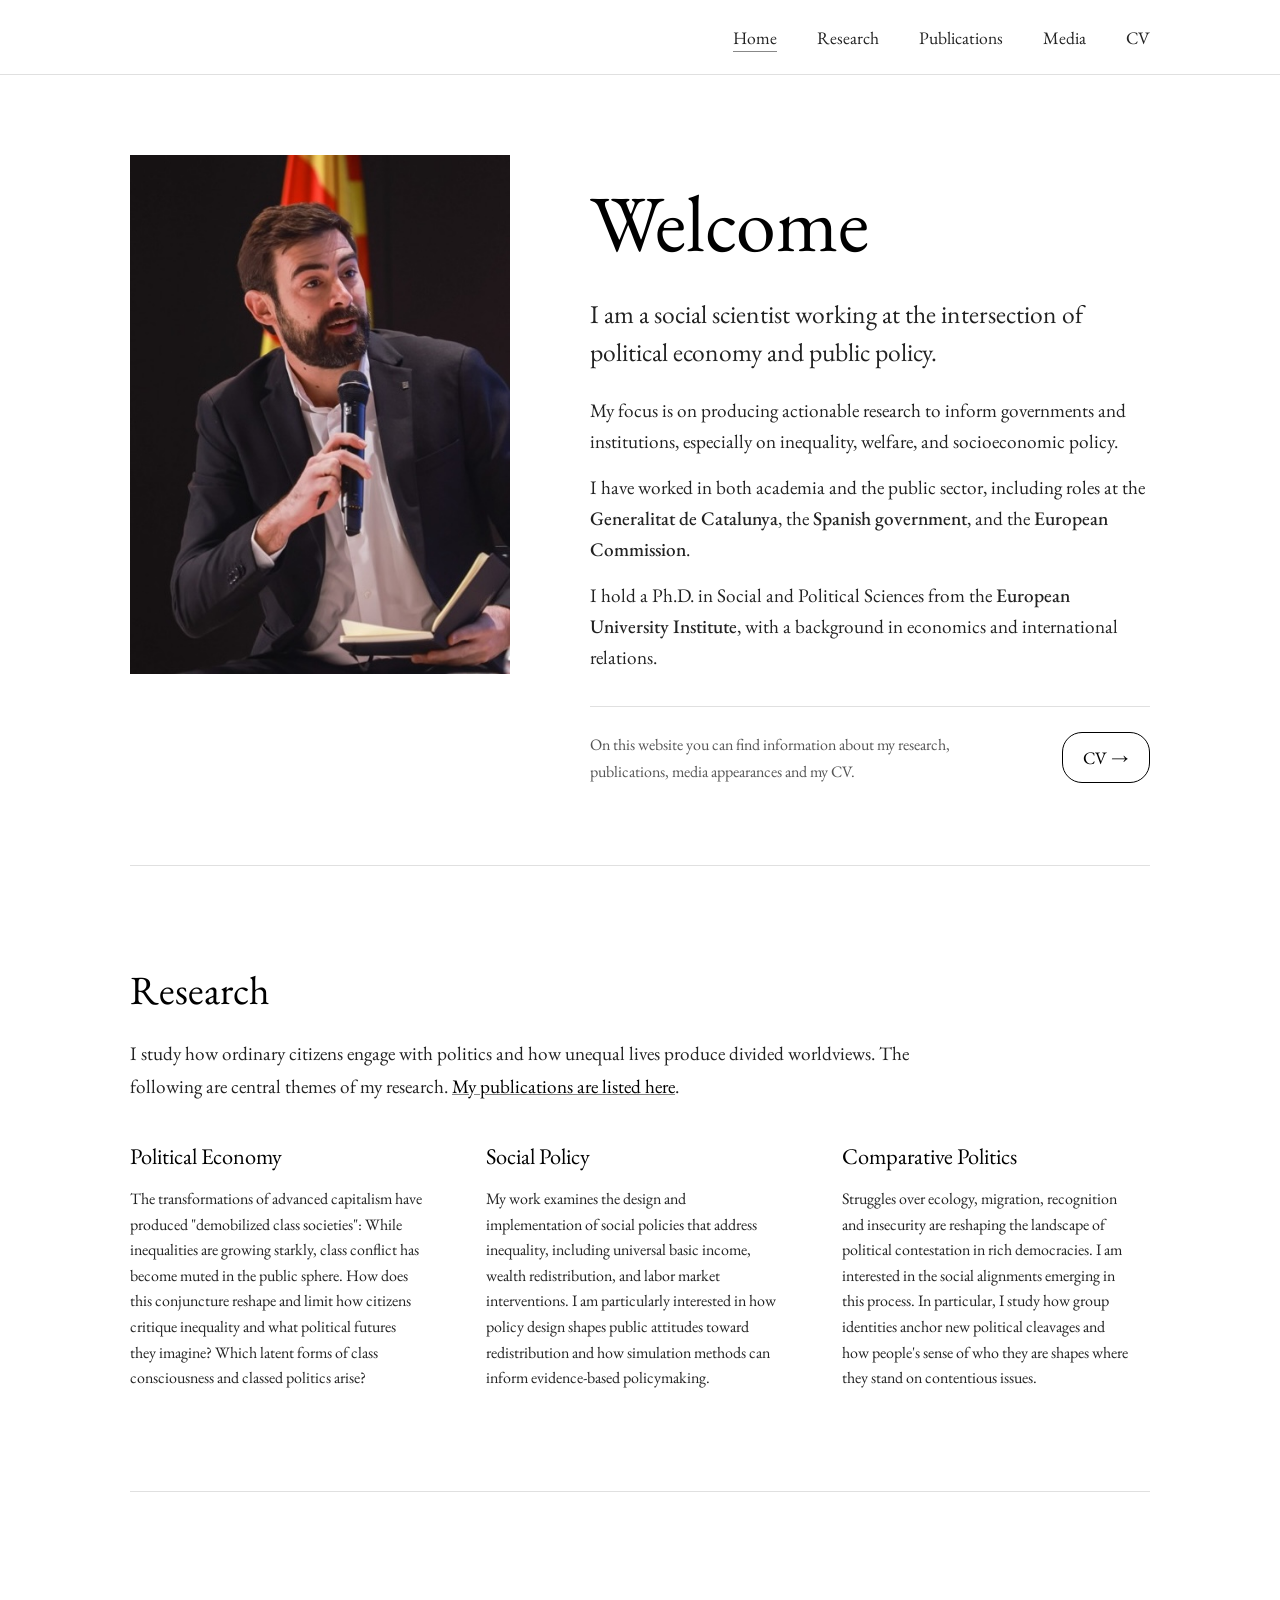
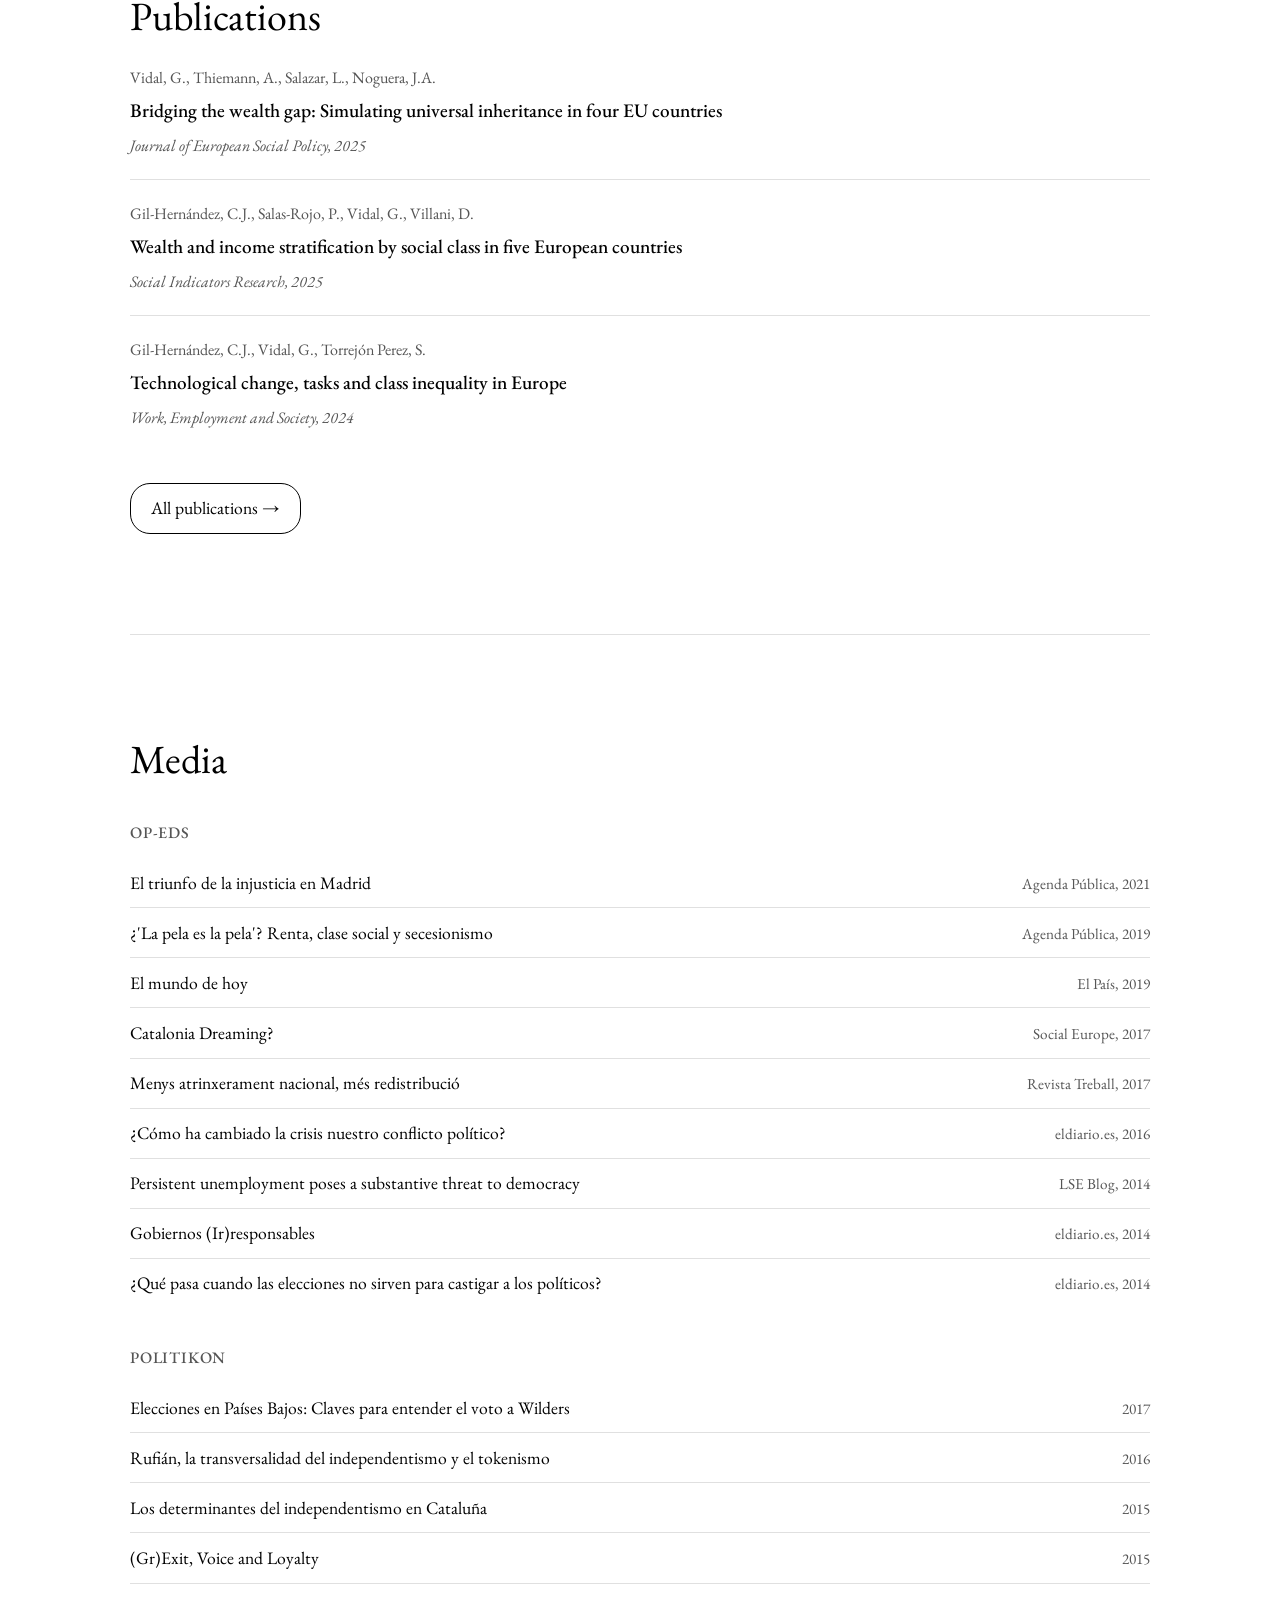
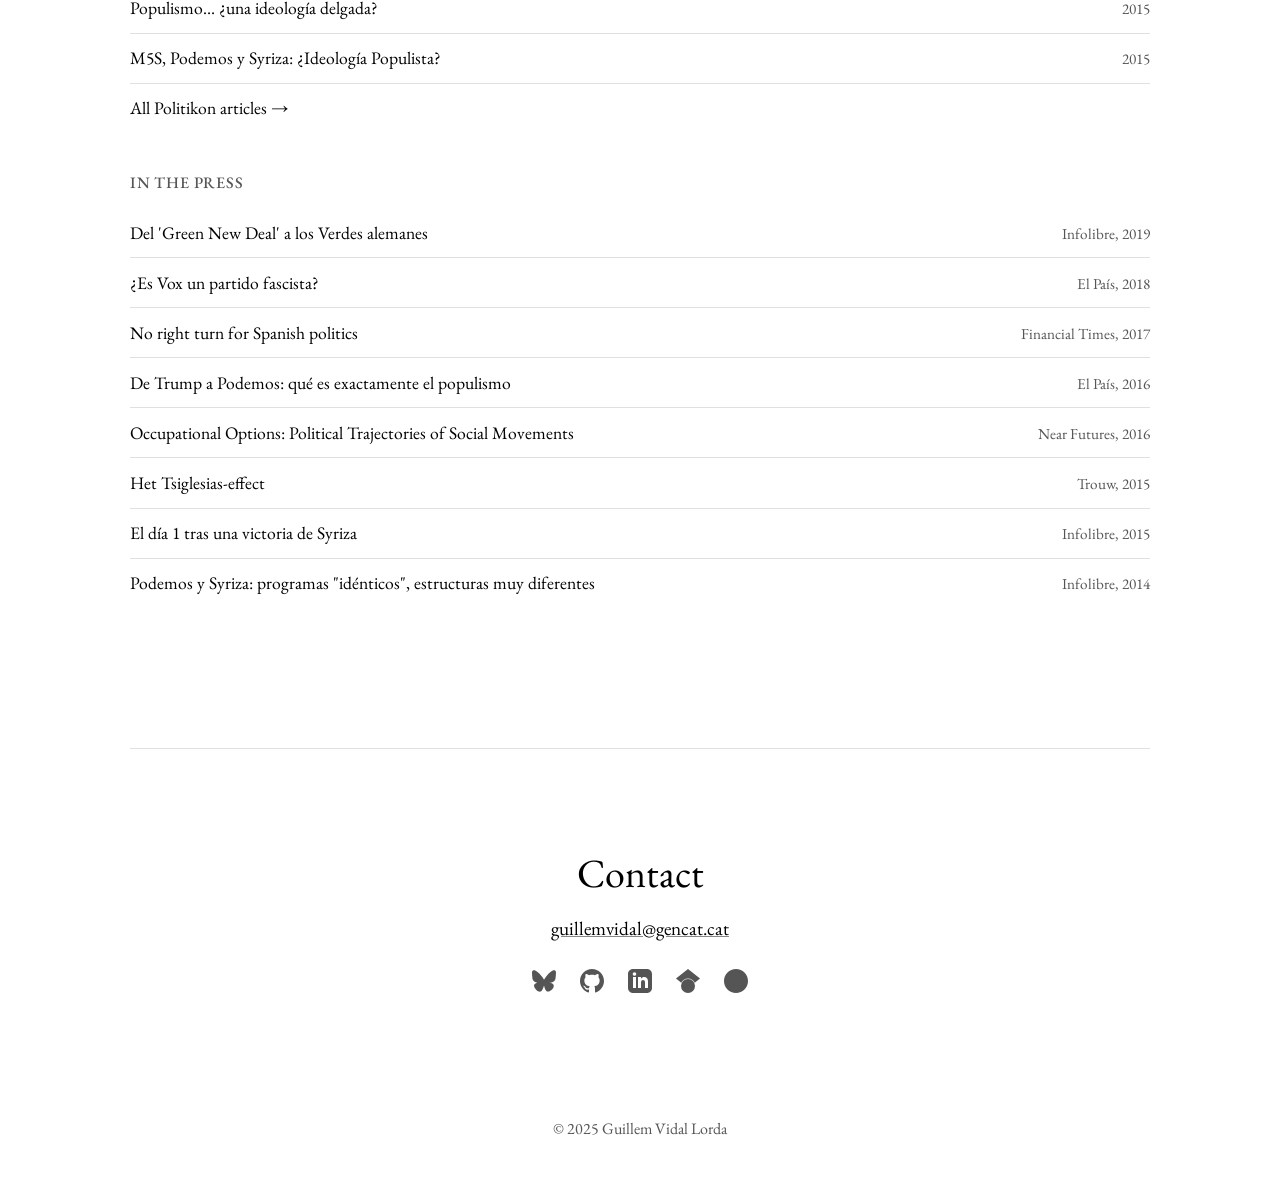
==== commit 5a7d08d5: "Major update with all requested improvements - New profile picture (ppic2.jpg with better cropping) " ====
--- a/static-site/index.html
+++ b/static-site/index.html
@@ -21,7 +21,7 @@
                 <li><a href="#research">Research</a></li>
                 <li><a href="#publications">Publications</a></li>
                 <li><a href="#media">Media</a></li>
-                <li><a href="uploads/resume.pdf">CV</a></li>
+                <li><a href="https://guillemvidal.me/assets/pdf/CV_website/CV_website.pdf">CV</a></li>
             </ul>
         </nav>
     </header>
@@ -35,11 +35,13 @@
                 </div>
                 <div class="bio-content">
                     <h1>Welcome</h1>
-                    <p class="intro-text">I am a social scientist researching political economy and public policy.</p>
-                    <p class="intro-subtext">I work as Director of the Universal Basic Income Office at the <strong>Generalitat de Catalunya</strong>, where I bridge research and practice in socioeconomic policy.</p>
+                    <p class="intro-text">I am a social scientist working at the intersection of political economy and public policy.</p>
+                    <p class="intro-subtext">My focus is on producing actionable research to inform governments and institutions, especially on inequality, welfare, and socioeconomic policy.</p>
+                    <p class="intro-subtext">I have worked in both academia and the public sector, including roles at the <strong>Generalitat de Catalunya</strong>, the <strong>Spanish government</strong>, and the <strong>European Commission</strong>.</p>
+                    <p class="intro-subtext">I hold a Ph.D. in Social and Political Sciences from the <strong>European University Institute</strong>, with a background in economics and international relations.</p>
                     <div class="bio-footer">
                         <p class="bio-note">On this website you can find information about my research, publications, media appearances and my CV.</p>
-                        <a href="uploads/resume.pdf" class="btn">CV &rarr;</a>
+                        <a href="https://guillemvidal.me/assets/pdf/CV_website/CV_website.pdf" class="btn">CV &rarr;</a>
                     </div>
                 </div>
             </div>
@@ -48,21 +50,22 @@
         <!-- Research Section -->
         <section id="research" class="research-section">
             <h2>Research</h2>
-
-            <div class="research-areas">
-                <div class="research-item">
+            <p class="section-intro">I study how ordinary citizens engage with politics and how unequal lives produce divided worldviews. The following are central themes of my research. <a href="#publications">My publications are listed here</a>.</p>
+
+            <div class="research-grid">
+                <div class="research-block">
                     <h3>Political Economy</h3>
-                    <p>I study how economic structures shape political behavior and policy outcomes, with a focus on inequality and redistribution in advanced democracies.</p>
-                </div>
-
-                <div class="research-item">
-                    <h3>Welfare & Social Policy</h3>
-                    <p>My work examines the design and implementation of social policies, including universal basic income and labor market interventions.</p>
-                </div>
-
-                <div class="research-item">
-                    <h3>Digitalization & Labor</h3>
-                    <p>I investigate how technological change and AI are transforming employment, class structures, and welfare outcomes.</p>
+                    <p>The transformations of advanced capitalism have produced "demobilized class societies": While inequalities are growing starkly, class conflict has become muted in the public sphere. How does this conjuncture reshape and limit how citizens critique inequality and what political futures they imagine? Which latent forms of class consciousness and classed politics arise?</p>
+                </div>
+
+                <div class="research-block">
+                    <h3>Social Policy</h3>
+                    <p>My work examines the design and implementation of social policies that address inequality, including universal basic income, wealth redistribution, and labor market interventions. I am particularly interested in how policy design shapes public attitudes toward redistribution and how simulation methods can inform evidence-based policymaking.</p>
+                </div>
+
+                <div class="research-block">
+                    <h3>Comparative Politics</h3>
+                    <p>Struggles over ecology, migration, recognition and insecurity are reshaping the landscape of political contestation in rich democracies. I am interested in the social alignments emerging in this process. In particular, I study how group identities anchor new political cleavages and how people's sense of who they are shapes where they stand on contentious issues.</p>
                 </div>
             </div>
         </section>
@@ -73,21 +76,21 @@
 
             <div class="publication-list">
                 <article class="publication">
-                    <p class="pub-authors">Vidal, G., Kriesi, H.</p>
-                    <p class="pub-title">The new protest politics of Southern Europe</p>
-                    <p class="pub-venue">Cambridge University Press</p>
+                    <p class="pub-authors">Vidal, G., Thiemann, A., Salazar, L., Noguera, J.A.</p>
+                    <p class="pub-title">Bridging the wealth gap: Simulating universal inheritance in four EU countries</p>
+                    <p class="pub-venue">Journal of European Social Policy, 2025</p>
                 </article>
 
                 <article class="publication">
-                    <p class="pub-authors">Vidal, G.</p>
-                    <p class="pub-title">Class, politics, and the decline of deference in Europe</p>
-                    <p class="pub-venue">European Journal of Political Research</p>
+                    <p class="pub-authors">Gil-Hernández, C.J., Salas-Rojo, P., Vidal, G., Villani, D.</p>
+                    <p class="pub-title">Wealth and income stratification by social class in five European countries</p>
+                    <p class="pub-venue">Social Indicators Research, 2025</p>
                 </article>
 
                 <article class="publication">
-                    <p class="pub-authors">Vidal, G.</p>
-                    <p class="pub-title">The political consequences of labor market dualization</p>
-                    <p class="pub-venue">Journal of European Social Policy</p>
+                    <p class="pub-authors">Gil-Hernández, C.J., Vidal, G., Torrejón Perez, S.</p>
+                    <p class="pub-title">Technological change, tasks and class inequality in Europe</p>
+                    <p class="pub-venue">Work, Employment and Society, 2024</p>
                 </article>
             </div>
 
@@ -102,15 +105,15 @@
                 <h3>Op-eds</h3>
                 <div class="media-list">
                     <article class="media-item">
-                        <a href="https://agendapublica.es/el-triunfo-de-la-injusticia-en-madrid/" target="_blank">
+                        <a href="https://agendapublica.es/noticia/17303/triunfo-injusticia-madrid" target="_blank">
                             <span class="media-title">El triunfo de la injusticia en Madrid</span>
                             <span class="media-meta">Agenda Pública, 2021</span>
                         </a>
                     </article>
                     <article class="media-item">
-                        <a href="http://agendapublica.elpais.com/la-pela-es-la-pela-renta-clase-social-y-secesionismo/" target="_blank">
+                        <a href="https://agendapublica.es/noticia/13827/pela-es-pela-renta-clase-social-secesionismo" target="_blank">
                             <span class="media-title">¿'La pela es la pela'? Renta, clase social y secesionismo</span>
-                            <span class="media-meta">El País, 2019</span>
+                            <span class="media-meta">Agenda Pública, 2019</span>
                         </a>
                     </article>
                     <article class="media-item">
@@ -126,6 +129,12 @@
                         </a>
                     </article>
                     <article class="media-item">
+                        <a href="http://revistatreball.cat/menys-atrinxerament-nacional-mes-redistribucio/" target="_blank">
+                            <span class="media-title">Menys atrinxerament nacional, més redistribució</span>
+                            <span class="media-meta">Revista Treball, 2017</span>
+                        </a>
+                    </article>
+                    <article class="media-item">
                         <a href="http://www.eldiario.es/piedrasdepapel/Conflicto-Politico-Espana-campanas-electorales_6_529207096.html" target="_blank">
                             <span class="media-title">¿Cómo ha cambiado la crisis nuestro conflicto político?</span>
                             <span class="media-meta">eldiario.es, 2016</span>
@@ -137,6 +146,66 @@
                             <span class="media-meta">LSE Blog, 2014</span>
                         </a>
                     </article>
+                    <article class="media-item">
+                        <a href="http://www.eldiario.es/agendapublica/nueva-politica/Gobiernos-Irresponsables_0_320218258.html" target="_blank">
+                            <span class="media-title">Gobiernos (Ir)responsables</span>
+                            <span class="media-meta">eldiario.es, 2014</span>
+                        </a>
+                    </article>
+                    <article class="media-item">
+                        <a href="http://www.eldiario.es/agendapublica/nueva-politica/elecciones-sirven-castigar-politicos-merecen_0_251974853.html" target="_blank">
+                            <span class="media-title">¿Qué pasa cuando las elecciones no sirven para castigar a los políticos?</span>
+                            <span class="media-meta">eldiario.es, 2014</span>
+                        </a>
+                    </article>
+                </div>
+            </div>
+
+            <div class="media-subsection">
+                <h3>Politikon</h3>
+                <div class="media-list">
+                    <article class="media-item">
+                        <a href="http://politikon.es/2017/03/14/elecciones-en-paises-bajos-claves-para-entender-el-voto-a-wilders/" target="_blank">
+                            <span class="media-title">Elecciones en Países Bajos: Claves para entender el voto a Wilders</span>
+                            <span class="media-meta">2017</span>
+                        </a>
+                    </article>
+                    <article class="media-item">
+                        <a href="http://politikon.es/2016/03/14/rufian-la-transversalidad-del-independentismo-y-el-tokenismo/" target="_blank">
+                            <span class="media-title">Rufián, la transversalidad del independentismo y el tokenismo</span>
+                            <span class="media-meta">2016</span>
+                        </a>
+                    </article>
+                    <article class="media-item">
+                        <a href="http://politikon.es/2015/10/23/los-determinantes-del-independentismo-en-cataluna/" target="_blank">
+                            <span class="media-title">Los determinantes del independentismo en Cataluña</span>
+                            <span class="media-meta">2015</span>
+                        </a>
+                    </article>
+                    <article class="media-item">
+                        <a href="http://politikon.es/2015/07/06/grexit-voice-and-loyalty/" target="_blank">
+                            <span class="media-title">(Gr)Exit, Voice and Loyalty</span>
+                            <span class="media-meta">2015</span>
+                        </a>
+                    </article>
+                    <article class="media-item">
+                        <a href="http://politikon.es/2015/03/19/populismo-una-ideologia-delgada/" target="_blank">
+                            <span class="media-title">Populismo… ¿una ideología delgada?</span>
+                            <span class="media-meta">2015</span>
+                        </a>
+                    </article>
+                    <article class="media-item">
+                        <a href="http://politikon.es/2015/02/02/m5s-podemos-y-syriza-ideologia-populista/" target="_blank">
+                            <span class="media-title">M5S, Podemos y Syriza: ¿Ideología Populista?</span>
+                            <span class="media-meta">2015</span>
+                        </a>
+                    </article>
+                    <article class="media-item">
+                        <a href="https://politikon.es/author/guillemvidal/#" target="_blank">
+                            <span class="media-title">All Politikon articles &rarr;</span>
+                            <span class="media-meta"></span>
+                        </a>
+                    </article>
                 </div>
             </div>
 
@@ -167,17 +236,42 @@
                             <span class="media-meta">El País, 2016</span>
                         </a>
                     </article>
-                </div>
-            </div>
-
-            <a href="https://guillemvidal.me/media/" class="btn">All media &rarr;</a>
+                    <article class="media-item">
+                        <a href="http://nearfuturesonline.org/occupational-options-the-political-trajectories-of-social-movements-in-southern-europeresilientrising-lefts/" target="_blank">
+                            <span class="media-title">Occupational Options: Political Trajectories of Social Movements</span>
+                            <span class="media-meta">Near Futures, 2016</span>
+                        </a>
+                    </article>
+                    <article class="media-item">
+                        <a href="http://www.trouw.nl/tr/nl/4496/Buitenland/article/detail/3848299/2015/02/10/Het-Tsiglesias-effect.dhtml" target="_blank">
+                            <span class="media-title">Het Tsiglesias-effect</span>
+                            <span class="media-meta">Trouw, 2015</span>
+                        </a>
+                    </article>
+                    <article class="media-item">
+                        <a href="http://www.infolibre.es/noticias/mundo/2015/01/24/una_victoria_syriza_dia_1_27207_1022.html" target="_blank">
+                            <span class="media-title">El día 1 tras una victoria de Syriza</span>
+                            <span class="media-meta">Infolibre, 2015</span>
+                        </a>
+                    </article>
+                    <article class="media-item">
+                        <a href="http://www.infolibre.es/noticias/politica/2014/12/19/podemos_syriza_parecidos_diferencias_25646_1012.html" target="_blank">
+                            <span class="media-title">Podemos y Syriza: programas "idénticos", estructuras muy diferentes</span>
+                            <span class="media-meta">Infolibre, 2014</span>
+                        </a>
+                    </article>
+                </div>
+            </div>
         </section>
 
         <!-- Contact Section -->
         <section id="contact" class="contact-section">
             <h2>Contact</h2>
-            <p><a href="mailto:gvlorda@gmail.com">gvlorda@gmail.com</a></p>
+            <p><a href="mailto:guillemvidal@gencat.cat">guillemvidal@gencat.cat</a></p>
             <div class="social-links">
+                <a href="https://bsky.app/profile/guillemvidal.me" aria-label="Bluesky">
+                    <svg xmlns="http://www.w3.org/2000/svg" width="24" height="24" viewBox="0 0 24 24" fill="currentColor"><path d="M12 10.8c-1.087-2.114-4.046-6.053-6.798-7.995C2.566.944 1.561 1.266.902 1.565.139 1.908 0 3.08 0 3.768c0 .69.378 5.65.624 6.479.815 2.736 3.713 3.66 6.383 3.364.136-.02.275-.039.415-.056-.138.022-.276.04-.415.056-3.912.58-7.387 2.005-2.83 7.078 5.013 5.19 6.87-1.113 7.823-4.308.953 3.195 2.05 9.271 7.733 4.308 4.267-4.308 1.172-6.498-2.74-7.078a8.741 8.741 0 0 1-.415-.056c.14.017.279.036.415.056 2.67.297 5.568-.628 6.383-3.364.246-.828.624-5.79.624-6.478 0-.69-.139-1.861-.902-2.206-.659-.298-1.664-.62-4.3 1.24C16.046 4.748 13.087 8.687 12 10.8Z"/></svg>
+                </a>
                 <a href="https://github.com/guillemvidal" aria-label="GitHub">
                     <svg xmlns="http://www.w3.org/2000/svg" width="24" height="24" viewBox="0 0 24 24" fill="currentColor"><path d="M12 0c-6.626 0-12 5.373-12 12 0 5.302 3.438 9.8 8.207 11.387.599.111.793-.261.793-.577v-2.234c-3.338.726-4.033-1.416-4.033-1.416-.546-1.387-1.333-1.756-1.333-1.756-1.089-.745.083-.729.083-.729 1.205.084 1.839 1.237 1.839 1.237 1.07 1.834 2.807 1.304 3.492.997.107-.775.418-1.305.762-1.604-2.665-.305-5.467-1.334-5.467-5.931 0-1.311.469-2.381 1.236-3.221-.124-.303-.535-1.524.117-3.176 0 0 1.008-.322 3.301 1.23.957-.266 1.983-.399 3.003-.404 1.02.005 2.047.138 3.006.404 2.291-1.552 3.297-1.23 3.297-1.23.653 1.653.242 2.874.118 3.176.77.84 1.235 1.911 1.235 3.221 0 4.609-2.807 5.624-5.479 5.921.43.372.823 1.102.823 2.222v3.293c0 .319.192.694.801.576 4.765-1.589 8.199-6.086 8.199-11.386 0-6.627-5.373-12-12-12z"/></svg>
                 </a>
--- a/static-site/style.css
+++ b/static-site/style.css
@@ -11,6 +11,7 @@
     --color-muted: #555555;
     --color-light: #888888;
     --color-border: #e0e0e0;
+    --color-hover: #888888;
     --color-bg: #ffffff;
 
     /* Single elegant serif font for everything */
@@ -27,7 +28,7 @@
 
 body {
     font-family: var(--font-main);
-    font-size: 18px;
+    font-size: 20px;
     font-weight: 400;
     line-height: 1.7;
     color: var(--color-text);
@@ -45,19 +46,19 @@
 }
 
 h1 {
-    font-size: 4rem;
+    font-size: 4.5rem;
     margin-bottom: 2rem;
 }
 
 h2 {
-    font-size: 2rem;
+    font-size: 2.5rem;
     margin-bottom: 1.5rem;
 }
 
 h3 {
-    font-size: 1.1rem;
+    font-size: 1.3rem;
     font-weight: 500;
-    margin-bottom: 0.5rem;
+    margin-bottom: 0.75rem;
 }
 
 p {
@@ -72,6 +73,7 @@
 
 a:hover {
     text-decoration: underline;
+    text-decoration-color: var(--color-hover);
 }
 
 strong {
@@ -107,7 +109,7 @@
 }
 
 .nav-menu a {
-    font-size: 1rem;
+    font-size: 1.1rem;
     color: var(--color-text);
     text-decoration: none;
     padding-bottom: 2px;
@@ -116,11 +118,11 @@
 
 .nav-menu a:hover {
     text-decoration: none;
-    border-bottom: 1px solid var(--color-primary);
+    border-bottom: 1px solid var(--color-hover);
 }
 
 .nav-menu a.active {
-    border-bottom: 1px solid var(--color-primary);
+    border-bottom: 1px solid var(--color-hover);
 }
 
 /* Main content */
@@ -168,22 +170,22 @@
 }
 
 .bio-content h1 {
-    font-size: 4.5rem;
+    font-size: 5rem;
     font-weight: 400;
     margin-bottom: 1.5rem;
 }
 
 .intro-text {
-    font-size: 1.5rem;
+    font-size: 1.6rem;
     line-height: 1.5;
     margin-bottom: 1.5rem;
     font-weight: 400;
 }
 
 .intro-subtext {
-    font-size: 1.25rem;
+    font-size: 1.2rem;
     line-height: 1.6;
-    margin-bottom: 2rem;
+    margin-bottom: 1rem;
 }
 
 .bio-footer {
@@ -207,7 +209,7 @@
 .btn {
     display: inline-block;
     padding: 0.6rem 1.25rem;
-    font-size: 1rem;
+    font-size: 1.1rem;
     font-family: var(--font-main);
     color: var(--color-primary);
     background: transparent;
@@ -226,34 +228,42 @@
 
 /* Research Section */
 .research-section h2 {
+    margin-bottom: 1.5rem;
+}
+
+.section-intro {
+    font-size: 1.2rem;
     margin-bottom: 2.5rem;
-}
-
-.research-areas {
+    max-width: 800px;
+}
+
+.section-intro a {
+    text-decoration: underline;
+    text-decoration-color: var(--color-hover);
+}
+
+/* Research Grid - 3 columns like Linus */
+.research-grid {
     display: grid;
-    gap: 2rem;
-}
-
-.research-item {
-    padding-bottom: 1.5rem;
-    border-bottom: 1px solid var(--color-border);
-}
-
-.research-item:last-child {
-    border-bottom: none;
-    padding-bottom: 0;
-}
-
-.research-item h3 {
-    font-size: 1.15rem;
-    font-weight: 500;
-    margin-bottom: 0.5rem;
-}
-
-.research-item p {
+    grid-template-columns: repeat(3, 1fr);
+    gap: 3rem;
+}
+
+.research-block {
+    padding-right: 1rem;
+}
+
+.research-block h3 {
+    font-size: 1.4rem;
+    font-weight: 400;
+    margin-bottom: 1rem;
+}
+
+.research-block p {
+    font-size: 1rem;
+    line-height: 1.6;
     color: var(--color-text);
     margin-bottom: 0;
-    font-size: 1rem;
 }
 
 /* Publications Section */
@@ -275,20 +285,20 @@
 }
 
 .pub-authors {
-    font-size: 0.95rem;
+    font-size: 1rem;
     color: var(--color-muted);
     margin-bottom: 0.25rem;
 }
 
 .pub-title {
-    font-size: 1.15rem;
+    font-size: 1.2rem;
     font-weight: 500;
     color: var(--color-primary);
     margin-bottom: 0.25rem;
 }
 
 .pub-venue {
-    font-size: 0.95rem;
+    font-size: 1rem;
     font-style: italic;
     color: var(--color-muted);
     margin-bottom: 0;
@@ -300,7 +310,7 @@
 }
 
 .media-subsection {
-    margin-bottom: 3rem;
+    margin-bottom: 2.5rem;
 }
 
 .media-subsection h3 {
@@ -309,7 +319,7 @@
     text-transform: uppercase;
     letter-spacing: 0.05em;
     color: var(--color-muted);
-    margin-bottom: 1.25rem;
+    margin-bottom: 1rem;
 }
 
 .media-list {
@@ -329,7 +339,7 @@
     display: flex;
     justify-content: space-between;
     align-items: baseline;
-    padding: 1rem 0;
+    padding: 0.6rem 0;
     text-decoration: none;
     gap: 1rem;
 }
@@ -340,16 +350,17 @@
 
 .media-item a:hover .media-title {
     text-decoration: underline;
+    text-decoration-color: var(--color-hover);
 }
 
 .media-title {
-    font-size: 1.05rem;
+    font-size: 1.1rem;
     color: var(--color-primary);
     flex: 1;
 }
 
 .media-meta {
-    font-size: 0.9rem;
+    font-size: 0.95rem;
     color: var(--color-muted);
     white-space: nowrap;
 }
@@ -365,12 +376,13 @@
 }
 
 .contact-section > p {
-    font-size: 1.1rem;
+    font-size: 1.2rem;
     margin-bottom: 1.5rem;
 }
 
 .contact-section > p a {
     text-decoration: underline;
+    text-decoration-color: var(--color-hover);
 }
 
 .social-links {
@@ -387,11 +399,12 @@
 
 .social-links a:hover {
     color: var(--color-primary);
+    text-decoration: none;
 }
 
 .social-links svg {
-    width: 22px;
-    height: 22px;
+    width: 24px;
+    height: 24px;
 }
 
 /* Footer */
@@ -400,7 +413,7 @@
     margin: 0 auto;
     padding: 2rem var(--spacing-base);
     text-align: center;
-    font-size: 0.9rem;
+    font-size: 1rem;
     color: var(--color-muted);
 }
 
@@ -411,6 +424,10 @@
         --spacing-base: 24px;
     }
 
+    body {
+        font-size: 18px;
+    }
+
     h1 {
         font-size: 2.5rem;
     }
@@ -453,12 +470,28 @@
         justify-content: center;
     }
 
+    .research-grid {
+        grid-template-columns: 1fr;
+        gap: 2rem;
+    }
+
+    .research-block {
+        padding-right: 0;
+        padding-bottom: 2rem;
+        border-bottom: 1px solid var(--color-border);
+    }
+
+    .research-block:last-child {
+        border-bottom: none;
+        padding-bottom: 0;
+    }
+
     .media-item a {
         flex-direction: column;
         gap: 0.25rem;
     }
 
     .media-meta {
-        font-size: 0.85rem;
-    }
-}
+        font-size: 0.9rem;
+    }
+}
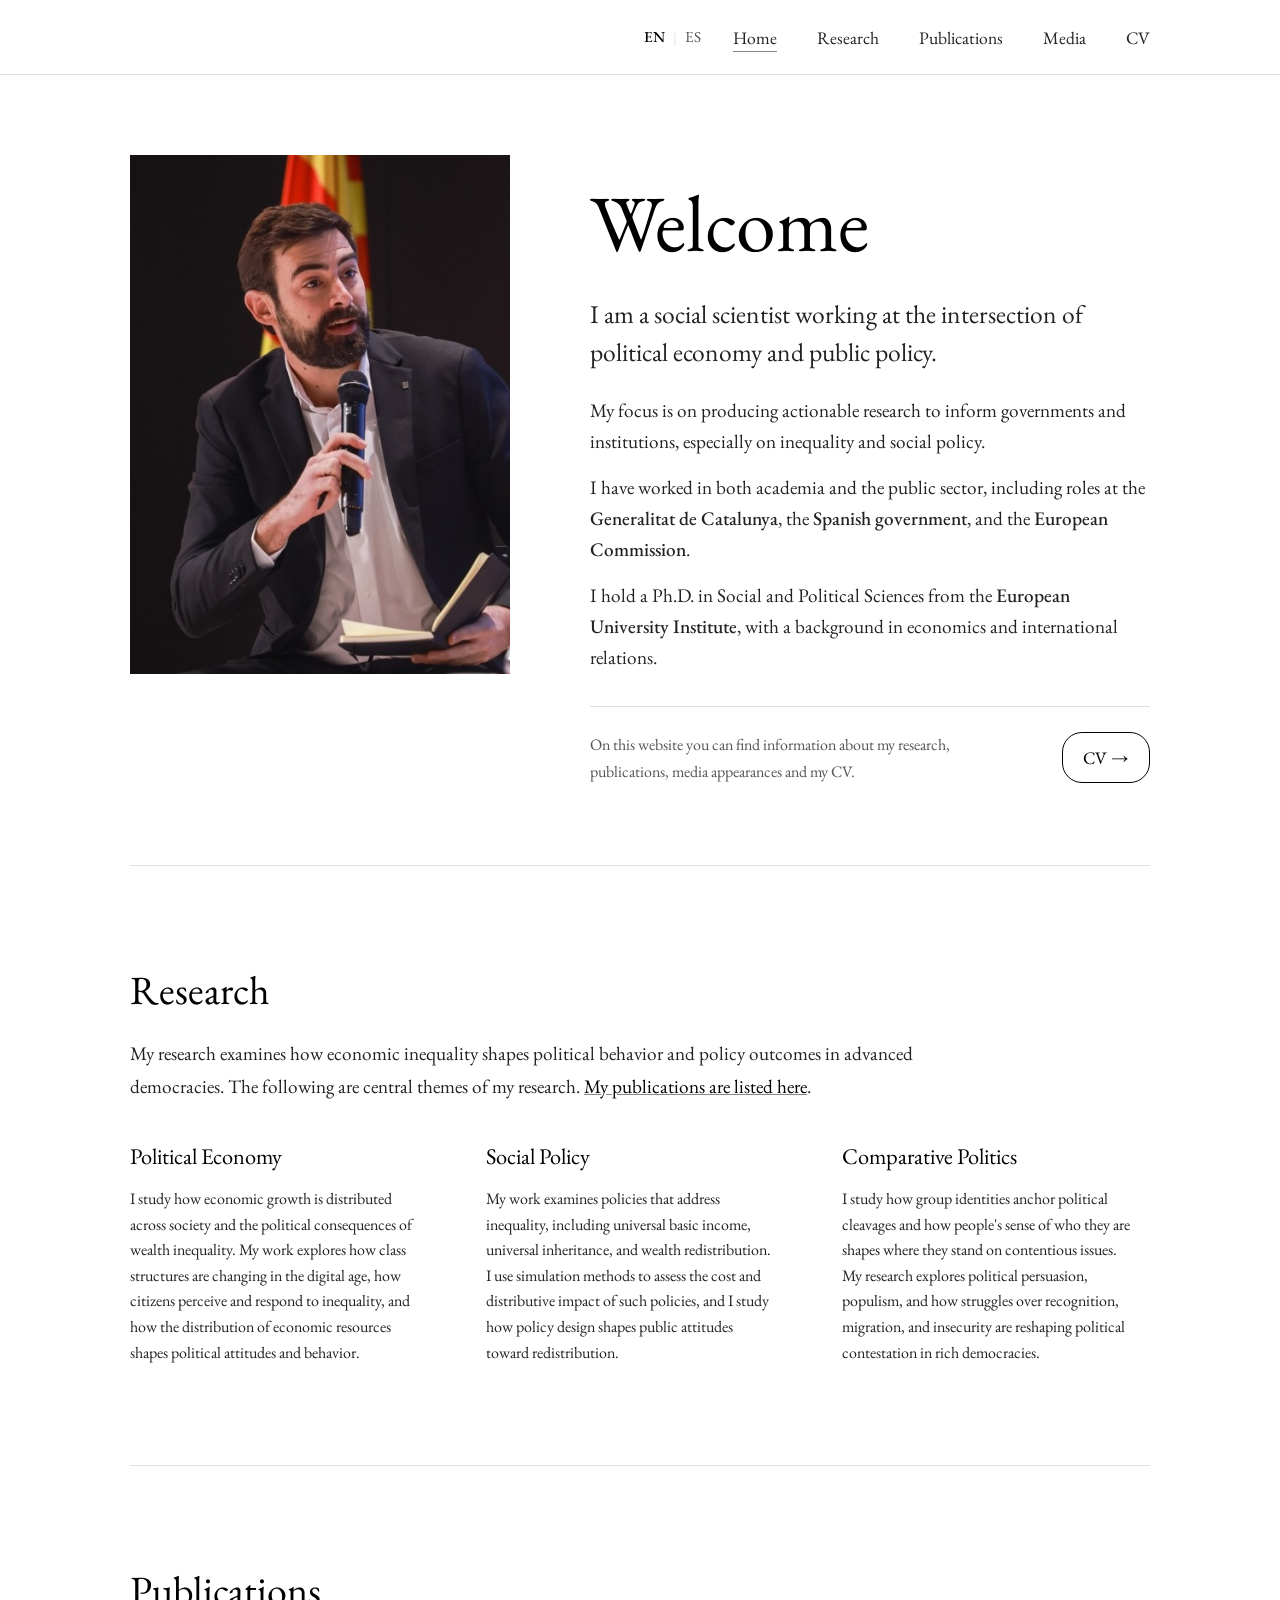
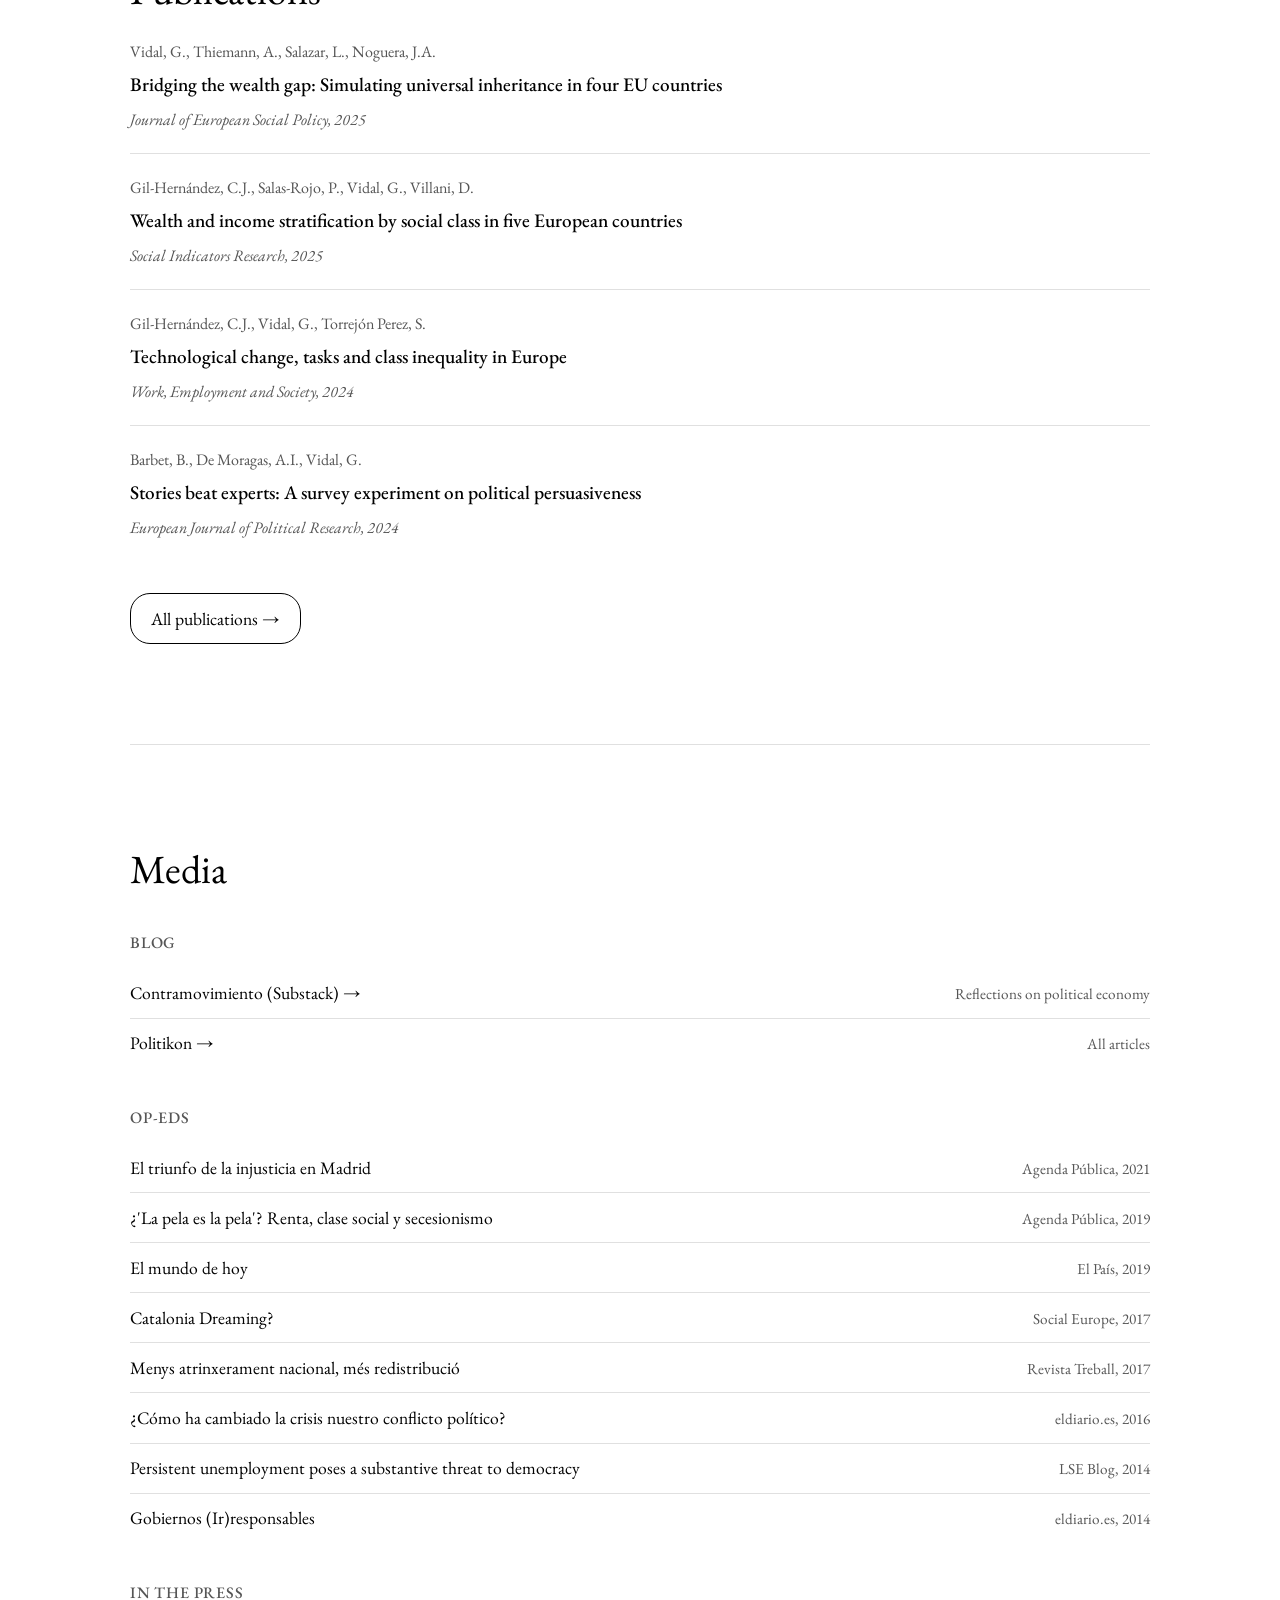
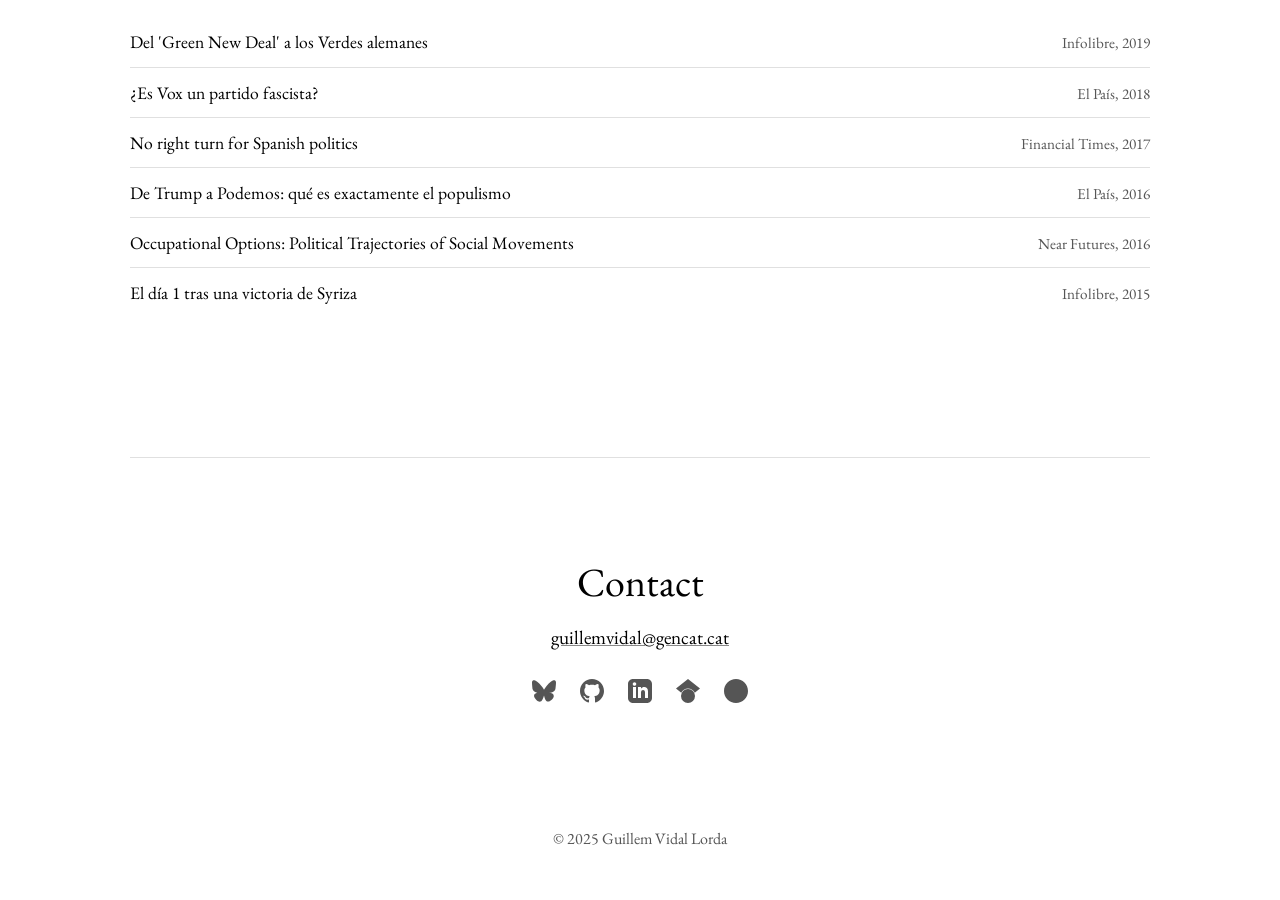
==== commit 36e79a39: "Add bilingual support (EN/ES), Substack blog, and publication links - Add EN/ES language toggle with" ====
--- a/static-site/index.html
+++ b/static-site/index.html
@@ -6,7 +6,7 @@
     <title>Guillem Vidal Lorda</title>
     <meta name="description" content="Social scientist and policy advisor working at the intersection of political economy and public policy.">
 
-    <!-- Fonts - simplified to one elegant serif -->
+    <!-- Fonts -->
     <link rel="preconnect" href="https://fonts.googleapis.com">
     <link rel="preconnect" href="https://fonts.gstatic.com" crossorigin>
     <link href="https://fonts.googleapis.com/css2?family=EB+Garamond:ital,wght@0,400;0,500;0,600;1,400&display=swap" rel="stylesheet">
@@ -16,11 +16,16 @@
 <body>
     <header>
         <nav>
+            <div class="lang-toggle">
+                <button class="lang-btn active" data-lang="en">EN</button>
+                <span class="lang-sep">|</span>
+                <button class="lang-btn" data-lang="es">ES</button>
+            </div>
             <ul class="nav-menu">
-                <li><a href="#about" class="active">Home</a></li>
-                <li><a href="#research">Research</a></li>
-                <li><a href="#publications">Publications</a></li>
-                <li><a href="#media">Media</a></li>
+                <li><a href="#about" class="active" data-en="Home" data-es="Inicio">Home</a></li>
+                <li><a href="#research" data-en="Research" data-es="Investigación">Research</a></li>
+                <li><a href="#publications" data-en="Publications" data-es="Publicaciones">Publications</a></li>
+                <li><a href="#media" data-en="Media" data-es="Medios">Media</a></li>
                 <li><a href="https://guillemvidal.me/assets/pdf/CV_website/CV_website.pdf">CV</a></li>
             </ul>
         </nav>
@@ -34,13 +39,13 @@
                     <img src="avatar.jpg" alt="Guillem Vidal Lorda">
                 </div>
                 <div class="bio-content">
-                    <h1>Welcome</h1>
-                    <p class="intro-text">I am a social scientist working at the intersection of political economy and public policy.</p>
-                    <p class="intro-subtext">My focus is on producing actionable research to inform governments and institutions, especially on inequality, welfare, and socioeconomic policy.</p>
-                    <p class="intro-subtext">I have worked in both academia and the public sector, including roles at the <strong>Generalitat de Catalunya</strong>, the <strong>Spanish government</strong>, and the <strong>European Commission</strong>.</p>
-                    <p class="intro-subtext">I hold a Ph.D. in Social and Political Sciences from the <strong>European University Institute</strong>, with a background in economics and international relations.</p>
+                    <h1 data-en="Welcome" data-es="Bienvenido">Welcome</h1>
+                    <p class="intro-text" data-en="I am a social scientist working at the intersection of political economy and public policy." data-es="Soy un científico social que trabaja en la intersección de la economía política y las políticas públicas.">I am a social scientist working at the intersection of political economy and public policy.</p>
+                    <p class="intro-subtext" data-en="My focus is on producing actionable research to inform governments and institutions, especially on inequality and social policy." data-es="Mi enfoque es producir investigación aplicada para informar a gobiernos e instituciones, especialmente sobre desigualdad y política social.">My focus is on producing actionable research to inform governments and institutions, especially on inequality and social policy.</p>
+                    <p class="intro-subtext" data-en="I have worked in both academia and the public sector, including roles at the <strong>Generalitat de Catalunya</strong>, the <strong>Spanish government</strong>, and the <strong>European Commission</strong>." data-es="He trabajado tanto en el ámbito académico como en el sector público, incluyendo roles en la <strong>Generalitat de Catalunya</strong>, el <strong>Gobierno de España</strong> y la <strong>Comisión Europea</strong>.">I have worked in both academia and the public sector, including roles at the <strong>Generalitat de Catalunya</strong>, the <strong>Spanish government</strong>, and the <strong>European Commission</strong>.</p>
+                    <p class="intro-subtext" data-en="I hold a Ph.D. in Social and Political Sciences from the <strong>European University Institute</strong>, with a background in economics and international relations." data-es="Tengo un doctorado en Ciencias Sociales y Políticas por el <strong>Instituto Universitario Europeo</strong>, con formación en economía y relaciones internacionales.">I hold a Ph.D. in Social and Political Sciences from the <strong>European University Institute</strong>, with a background in economics and international relations.</p>
                     <div class="bio-footer">
-                        <p class="bio-note">On this website you can find information about my research, publications, media appearances and my CV.</p>
+                        <p class="bio-note" data-en="On this website you can find information about my research, publications, media appearances and my CV." data-es="En esta web puedes encontrar información sobre mi investigación, publicaciones, apariciones en medios y mi CV.">On this website you can find information about my research, publications, media appearances and my CV.</p>
                         <a href="https://guillemvidal.me/assets/pdf/CV_website/CV_website.pdf" class="btn">CV &rarr;</a>
                     </div>
                 </div>
@@ -49,57 +54,89 @@
 
         <!-- Research Section -->
         <section id="research" class="research-section">
-            <h2>Research</h2>
-            <p class="section-intro">I study how ordinary citizens engage with politics and how unequal lives produce divided worldviews. The following are central themes of my research. <a href="#publications">My publications are listed here</a>.</p>
+            <h2 data-en="Research" data-es="Investigación">Research</h2>
+            <p class="section-intro" data-en="My research examines how economic inequality shapes political behavior and policy outcomes in advanced democracies. The following are central themes of my research. <a href='#publications'>My publications are listed here</a>." data-es="Mi investigación examina cómo la desigualdad económica configura el comportamiento político y los resultados de las políticas en las democracias avanzadas. Los siguientes son temas centrales de mi investigación. <a href='#publications'>Mis publicaciones están listadas aquí</a>.">My research examines how economic inequality shapes political behavior and policy outcomes in advanced democracies. The following are central themes of my research. <a href="#publications">My publications are listed here</a>.</p>
 
             <div class="research-grid">
                 <div class="research-block">
-                    <h3>Political Economy</h3>
-                    <p>The transformations of advanced capitalism have produced "demobilized class societies": While inequalities are growing starkly, class conflict has become muted in the public sphere. How does this conjuncture reshape and limit how citizens critique inequality and what political futures they imagine? Which latent forms of class consciousness and classed politics arise?</p>
+                    <h3 data-en="Political Economy" data-es="Economía Política">Political Economy</h3>
+                    <p data-en="I study how economic growth is distributed across society and the political consequences of wealth inequality. My work explores how class structures are changing in the digital age, how citizens perceive and respond to inequality, and how the distribution of economic resources shapes political attitudes and behavior." data-es="Estudio cómo se distribuye el crecimiento económico en la sociedad y las consecuencias políticas de la desigualdad de riqueza. Mi trabajo explora cómo están cambiando las estructuras de clase en la era digital, cómo los ciudadanos perciben y responden a la desigualdad, y cómo la distribución de recursos económicos configura las actitudes y el comportamiento político.">I study how economic growth is distributed across society and the political consequences of wealth inequality. My work explores how class structures are changing in the digital age, how citizens perceive and respond to inequality, and how the distribution of economic resources shapes political attitudes and behavior.</p>
                 </div>
 
                 <div class="research-block">
-                    <h3>Social Policy</h3>
-                    <p>My work examines the design and implementation of social policies that address inequality, including universal basic income, wealth redistribution, and labor market interventions. I am particularly interested in how policy design shapes public attitudes toward redistribution and how simulation methods can inform evidence-based policymaking.</p>
+                    <h3 data-en="Social Policy" data-es="Política Social">Social Policy</h3>
+                    <p data-en="My work examines policies that address inequality, including universal basic income, universal inheritance, and wealth redistribution. I use simulation methods to assess the cost and distributive impact of such policies, and I study how policy design shapes public attitudes toward redistribution." data-es="Mi trabajo examina las políticas que abordan la desigualdad, incluyendo la renta básica universal, la herencia universal y la redistribución de la riqueza. Utilizo métodos de simulación para evaluar el coste y el impacto distributivo de estas políticas, y estudio cómo el diseño de políticas configura las actitudes públicas hacia la redistribución.">My work examines policies that address inequality, including universal basic income, universal inheritance, and wealth redistribution. I use simulation methods to assess the cost and distributive impact of such policies, and I study how policy design shapes public attitudes toward redistribution.</p>
                 </div>
 
                 <div class="research-block">
-                    <h3>Comparative Politics</h3>
-                    <p>Struggles over ecology, migration, recognition and insecurity are reshaping the landscape of political contestation in rich democracies. I am interested in the social alignments emerging in this process. In particular, I study how group identities anchor new political cleavages and how people's sense of who they are shapes where they stand on contentious issues.</p>
+                    <h3 data-en="Comparative Politics" data-es="Política Comparada">Comparative Politics</h3>
+                    <p data-en="I study how group identities anchor political cleavages and how people's sense of who they are shapes where they stand on contentious issues. My research explores political persuasion, populism, and how struggles over recognition, migration, and insecurity are reshaping political contestation in rich democracies." data-es="Estudio cómo las identidades grupales anclan los clivajes políticos y cómo el sentido de identidad de las personas configura su posición en temas controvertidos. Mi investigación explora la persuasión política, el populismo y cómo las luchas por el reconocimiento, la migración y la inseguridad están reconfigurando la contestación política en las democracias ricas.">I study how group identities anchor political cleavages and how people's sense of who they are shapes where they stand on contentious issues. My research explores political persuasion, populism, and how struggles over recognition, migration, and insecurity are reshaping political contestation in rich democracies.</p>
                 </div>
             </div>
         </section>
 
         <!-- Publications Section -->
         <section id="publications" class="publications-section">
-            <h2>Publications</h2>
+            <h2 data-en="Publications" data-es="Publicaciones">Publications</h2>
 
             <div class="publication-list">
                 <article class="publication">
-                    <p class="pub-authors">Vidal, G., Thiemann, A., Salazar, L., Noguera, J.A.</p>
-                    <p class="pub-title">Bridging the wealth gap: Simulating universal inheritance in four EU countries</p>
-                    <p class="pub-venue">Journal of European Social Policy, 2025</p>
+                    <a href="https://journals.sagepub.com/doi/abs/10.1177/09589287241311147" target="_blank">
+                        <p class="pub-authors">Vidal, G., Thiemann, A., Salazar, L., Noguera, J.A.</p>
+                        <p class="pub-title">Bridging the wealth gap: Simulating universal inheritance in four EU countries</p>
+                        <p class="pub-venue">Journal of European Social Policy, 2025</p>
+                    </a>
                 </article>
 
                 <article class="publication">
-                    <p class="pub-authors">Gil-Hernández, C.J., Salas-Rojo, P., Vidal, G., Villani, D.</p>
-                    <p class="pub-title">Wealth and income stratification by social class in five European countries</p>
-                    <p class="pub-venue">Social Indicators Research, 2025</p>
+                    <a href="https://link.springer.com/article/10.1007/s11205-025-03532-x" target="_blank">
+                        <p class="pub-authors">Gil-Hernández, C.J., Salas-Rojo, P., Vidal, G., Villani, D.</p>
+                        <p class="pub-title">Wealth and income stratification by social class in five European countries</p>
+                        <p class="pub-venue">Social Indicators Research, 2025</p>
+                    </a>
                 </article>
 
                 <article class="publication">
-                    <p class="pub-authors">Gil-Hernández, C.J., Vidal, G., Torrejón Perez, S.</p>
-                    <p class="pub-title">Technological change, tasks and class inequality in Europe</p>
-                    <p class="pub-venue">Work, Employment and Society, 2024</p>
+                    <a href="https://journals.sagepub.com/doi/10.1177/09500170231155783" target="_blank">
+                        <p class="pub-authors">Gil-Hernández, C.J., Vidal, G., Torrejón Perez, S.</p>
+                        <p class="pub-title">Technological change, tasks and class inequality in Europe</p>
+                        <p class="pub-venue">Work, Employment and Society, 2024</p>
+                    </a>
                 </article>
-            </div>
-
-            <a href="https://scholar.google.com/citations?user=QOsowRMAAAAJ&hl=en" class="btn">All publications &rarr;</a>
+
+                <article class="publication">
+                    <a href="https://ejpr.onlinelibrary.wiley.com/doi/10.1111/1475-6765.12592" target="_blank">
+                        <p class="pub-authors">Barbet, B., De Moragas, A.I., Vidal, G.</p>
+                        <p class="pub-title">Stories beat experts: A survey experiment on political persuasiveness</p>
+                        <p class="pub-venue">European Journal of Political Research, 2024</p>
+                    </a>
+                </article>
+            </div>
+
+            <a href="https://scholar.google.com/citations?user=QOsowRMAAAAJ&hl=en" class="btn" data-en="All publications &rarr;" data-es="Todas las publicaciones &rarr;">All publications &rarr;</a>
         </section>
 
         <!-- Media Section -->
         <section id="media" class="media-section">
-            <h2>Media</h2>
+            <h2 data-en="Media" data-es="Medios">Media</h2>
+
+            <div class="media-subsection">
+                <h3>Blog</h3>
+                <div class="media-list">
+                    <article class="media-item">
+                        <a href="https://contramovimiento.substack.com" target="_blank">
+                            <span class="media-title">Contramovimiento (Substack) &rarr;</span>
+                            <span class="media-meta" data-en="Reflections on political economy" data-es="Reflexiones sobre economía política">Reflections on political economy</span>
+                        </a>
+                    </article>
+                    <article class="media-item">
+                        <a href="https://politikon.es/author/guillemvidal/" target="_blank">
+                            <span class="media-title">Politikon &rarr;</span>
+                            <span class="media-meta" data-en="All articles" data-es="Todos los artículos">All articles</span>
+                        </a>
+                    </article>
+                </div>
+            </div>
 
             <div class="media-subsection">
                 <h3>Op-eds</h3>
@@ -152,65 +189,11 @@
                             <span class="media-meta">eldiario.es, 2014</span>
                         </a>
                     </article>
-                    <article class="media-item">
-                        <a href="http://www.eldiario.es/agendapublica/nueva-politica/elecciones-sirven-castigar-politicos-merecen_0_251974853.html" target="_blank">
-                            <span class="media-title">¿Qué pasa cuando las elecciones no sirven para castigar a los políticos?</span>
-                            <span class="media-meta">eldiario.es, 2014</span>
-                        </a>
-                    </article>
                 </div>
             </div>
 
             <div class="media-subsection">
-                <h3>Politikon</h3>
-                <div class="media-list">
-                    <article class="media-item">
-                        <a href="http://politikon.es/2017/03/14/elecciones-en-paises-bajos-claves-para-entender-el-voto-a-wilders/" target="_blank">
-                            <span class="media-title">Elecciones en Países Bajos: Claves para entender el voto a Wilders</span>
-                            <span class="media-meta">2017</span>
-                        </a>
-                    </article>
-                    <article class="media-item">
-                        <a href="http://politikon.es/2016/03/14/rufian-la-transversalidad-del-independentismo-y-el-tokenismo/" target="_blank">
-                            <span class="media-title">Rufián, la transversalidad del independentismo y el tokenismo</span>
-                            <span class="media-meta">2016</span>
-                        </a>
-                    </article>
-                    <article class="media-item">
-                        <a href="http://politikon.es/2015/10/23/los-determinantes-del-independentismo-en-cataluna/" target="_blank">
-                            <span class="media-title">Los determinantes del independentismo en Cataluña</span>
-                            <span class="media-meta">2015</span>
-                        </a>
-                    </article>
-                    <article class="media-item">
-                        <a href="http://politikon.es/2015/07/06/grexit-voice-and-loyalty/" target="_blank">
-                            <span class="media-title">(Gr)Exit, Voice and Loyalty</span>
-                            <span class="media-meta">2015</span>
-                        </a>
-                    </article>
-                    <article class="media-item">
-                        <a href="http://politikon.es/2015/03/19/populismo-una-ideologia-delgada/" target="_blank">
-                            <span class="media-title">Populismo… ¿una ideología delgada?</span>
-                            <span class="media-meta">2015</span>
-                        </a>
-                    </article>
-                    <article class="media-item">
-                        <a href="http://politikon.es/2015/02/02/m5s-podemos-y-syriza-ideologia-populista/" target="_blank">
-                            <span class="media-title">M5S, Podemos y Syriza: ¿Ideología Populista?</span>
-                            <span class="media-meta">2015</span>
-                        </a>
-                    </article>
-                    <article class="media-item">
-                        <a href="https://politikon.es/author/guillemvidal/#" target="_blank">
-                            <span class="media-title">All Politikon articles &rarr;</span>
-                            <span class="media-meta"></span>
-                        </a>
-                    </article>
-                </div>
-            </div>
-
-            <div class="media-subsection">
-                <h3>In the press</h3>
+                <h3 data-en="In the press" data-es="En prensa">In the press</h3>
                 <div class="media-list">
                     <article class="media-item">
                         <a href="https://www.infolibre.es/noticias/politica/2019/01/30/del_green_new_deal_los_verdes_alemanes_esta_reverdeciendo_ecologismo_politico_mundo_91162_1012.html" target="_blank">
@@ -243,30 +226,18 @@
                         </a>
                     </article>
                     <article class="media-item">
-                        <a href="http://www.trouw.nl/tr/nl/4496/Buitenland/article/detail/3848299/2015/02/10/Het-Tsiglesias-effect.dhtml" target="_blank">
-                            <span class="media-title">Het Tsiglesias-effect</span>
-                            <span class="media-meta">Trouw, 2015</span>
-                        </a>
-                    </article>
-                    <article class="media-item">
                         <a href="http://www.infolibre.es/noticias/mundo/2015/01/24/una_victoria_syriza_dia_1_27207_1022.html" target="_blank">
                             <span class="media-title">El día 1 tras una victoria de Syriza</span>
                             <span class="media-meta">Infolibre, 2015</span>
                         </a>
                     </article>
-                    <article class="media-item">
-                        <a href="http://www.infolibre.es/noticias/politica/2014/12/19/podemos_syriza_parecidos_diferencias_25646_1012.html" target="_blank">
-                            <span class="media-title">Podemos y Syriza: programas "idénticos", estructuras muy diferentes</span>
-                            <span class="media-meta">Infolibre, 2014</span>
-                        </a>
-                    </article>
                 </div>
             </div>
         </section>
 
         <!-- Contact Section -->
         <section id="contact" class="contact-section">
-            <h2>Contact</h2>
+            <h2 data-en="Contact" data-es="Contacto">Contact</h2>
             <p><a href="mailto:guillemvidal@gencat.cat">guillemvidal@gencat.cat</a></p>
             <div class="social-links">
                 <a href="https://bsky.app/profile/guillemvidal.me" aria-label="Bluesky">
@@ -293,7 +264,30 @@
     </footer>
 
     <script>
-        // Simple script to update active nav link based on scroll position
+        // Language toggle
+        const langBtns = document.querySelectorAll('.lang-btn');
+        let currentLang = 'en';
+
+        langBtns.forEach(btn => {
+            btn.addEventListener('click', () => {
+                const lang = btn.dataset.lang;
+                if (lang === currentLang) return;
+
+                currentLang = lang;
+                document.documentElement.lang = lang;
+
+                // Update active button
+                langBtns.forEach(b => b.classList.remove('active'));
+                btn.classList.add('active');
+
+                // Update all translatable elements
+                document.querySelectorAll('[data-en][data-es]').forEach(el => {
+                    el.innerHTML = el.dataset[lang];
+                });
+            });
+        });
+
+        // Active nav link on scroll
         const sections = document.querySelectorAll('section[id]');
         const navLinks = document.querySelectorAll('.nav-menu a');
 
--- a/static-site/style.css
+++ b/static-site/style.css
@@ -100,6 +100,39 @@
     display: flex;
     justify-content: flex-end;
     align-items: center;
+    gap: 2rem;
+}
+
+/* Language Toggle */
+.lang-toggle {
+    display: flex;
+    align-items: center;
+    gap: 0.5rem;
+}
+
+.lang-btn {
+    font-family: var(--font-main);
+    font-size: 0.95rem;
+    background: none;
+    border: none;
+    color: var(--color-muted);
+    cursor: pointer;
+    padding: 0;
+    transition: color 0.2s ease;
+}
+
+.lang-btn:hover {
+    color: var(--color-primary);
+}
+
+.lang-btn.active {
+    color: var(--color-primary);
+    font-weight: 500;
+}
+
+.lang-sep {
+    color: var(--color-border);
+    font-size: 0.9rem;
 }
 
 .nav-menu {
@@ -461,13 +494,21 @@
     }
 
     nav {
-        justify-content: center;
+        justify-content: space-between;
+        gap: 1rem;
     }
 
     .nav-menu {
-        gap: 1.5rem;
-        flex-wrap: wrap;
-        justify-content: center;
+        gap: 1rem;
+        flex-wrap: nowrap;
+    }
+
+    .nav-menu a {
+        font-size: 0.95rem;
+    }
+
+    .lang-btn {
+        font-size: 0.85rem;
     }
 
     .research-grid {
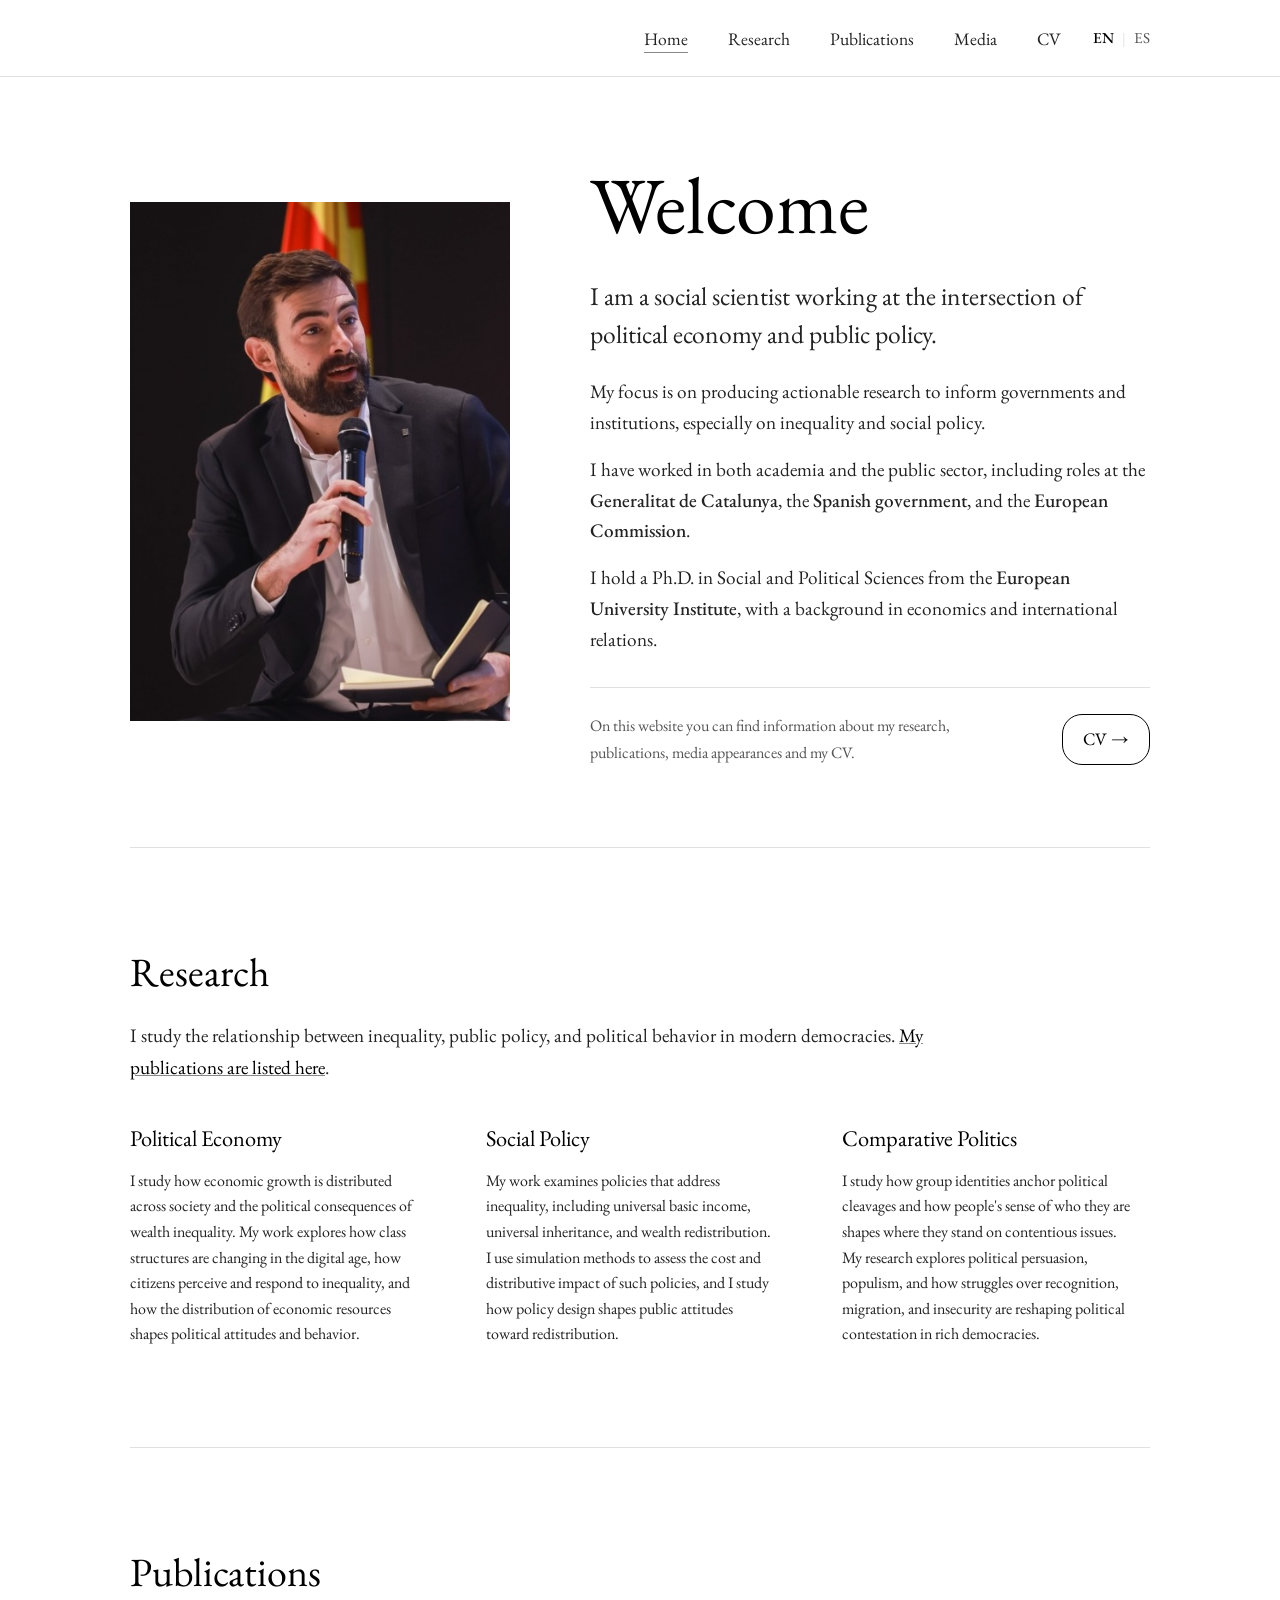
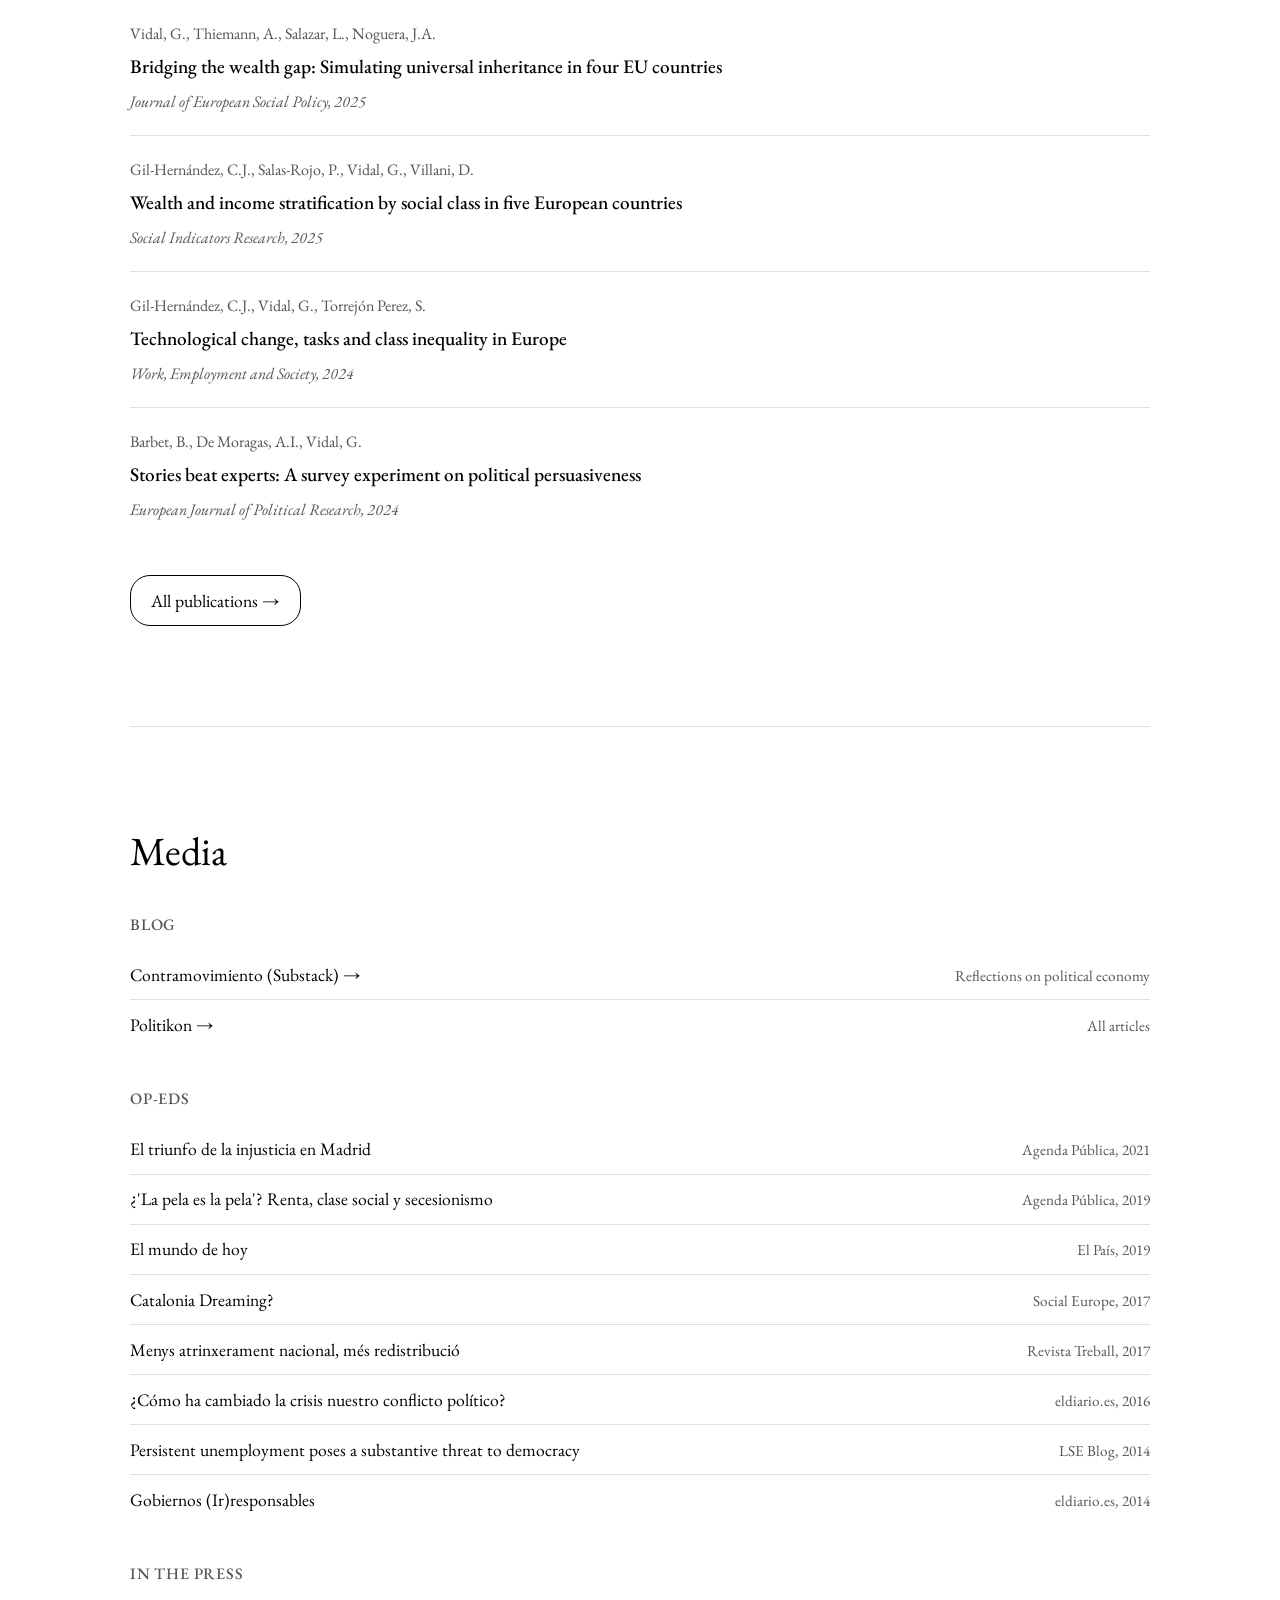
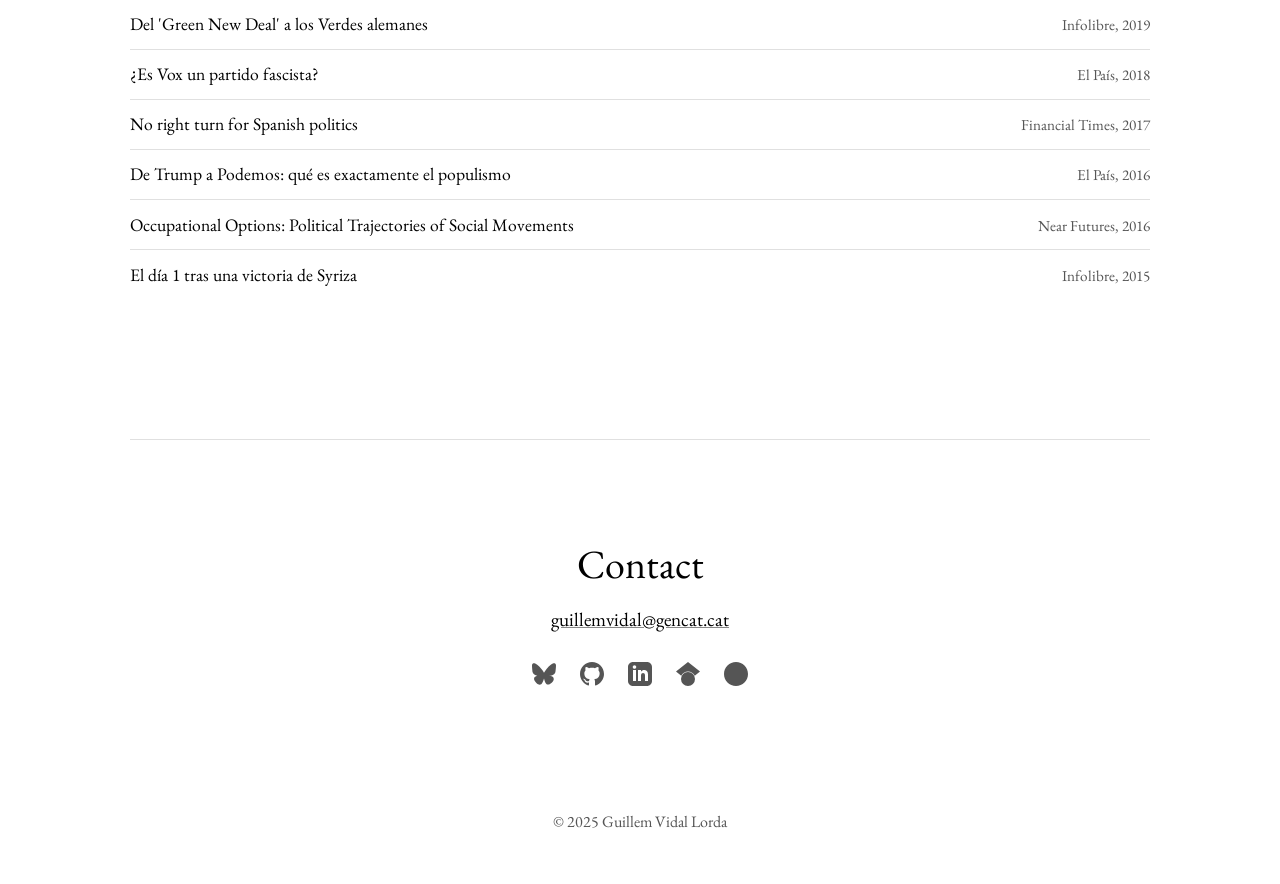
==== commit ca15e67a: "UI improvements: move lang toggle, center photo, increase font - Move EN|ES toggle to right side of " ====
--- a/static-site/index.html
+++ b/static-site/index.html
@@ -16,11 +16,6 @@
 <body>
     <header>
         <nav>
-            <div class="lang-toggle">
-                <button class="lang-btn active" data-lang="en">EN</button>
-                <span class="lang-sep">|</span>
-                <button class="lang-btn" data-lang="es">ES</button>
-            </div>
             <ul class="nav-menu">
                 <li><a href="#about" class="active" data-en="Home" data-es="Inicio">Home</a></li>
                 <li><a href="#research" data-en="Research" data-es="Investigación">Research</a></li>
@@ -28,6 +23,11 @@
                 <li><a href="#media" data-en="Media" data-es="Medios">Media</a></li>
                 <li><a href="https://guillemvidal.me/assets/pdf/CV_website/CV_website.pdf">CV</a></li>
             </ul>
+            <div class="lang-toggle">
+                <button class="lang-btn active" data-lang="en">EN</button>
+                <span class="lang-sep">|</span>
+                <button class="lang-btn" data-lang="es">ES</button>
+            </div>
         </nav>
     </header>
 
@@ -55,7 +55,7 @@
         <!-- Research Section -->
         <section id="research" class="research-section">
             <h2 data-en="Research" data-es="Investigación">Research</h2>
-            <p class="section-intro" data-en="My research examines how economic inequality shapes political behavior and policy outcomes in advanced democracies. The following are central themes of my research. <a href='#publications'>My publications are listed here</a>." data-es="Mi investigación examina cómo la desigualdad económica configura el comportamiento político y los resultados de las políticas en las democracias avanzadas. Los siguientes son temas centrales de mi investigación. <a href='#publications'>Mis publicaciones están listadas aquí</a>.">My research examines how economic inequality shapes political behavior and policy outcomes in advanced democracies. The following are central themes of my research. <a href="#publications">My publications are listed here</a>.</p>
+            <p class="section-intro" data-en="I study the relationship between inequality, public policy, and political behavior in modern democracies. <a href='#publications'>My publications are listed here</a>." data-es="Estudio la relación entre desigualdad, políticas públicas y comportamiento político en las democracias modernas. <a href='#publications'>Mis publicaciones están listadas aquí</a>.">I study the relationship between inequality, public policy, and political behavior in modern democracies. <a href="#publications">My publications are listed here</a>.</p>
 
             <div class="research-grid">
                 <div class="research-block">
--- a/static-site/style.css
+++ b/static-site/style.css
@@ -28,7 +28,7 @@
 
 body {
     font-family: var(--font-main);
-    font-size: 20px;
+    font-size: 21px;
     font-weight: 400;
     line-height: 1.7;
     color: var(--color-text);
@@ -183,7 +183,7 @@
 .bio-container {
     display: flex;
     gap: 80px;
-    align-items: flex-start;
+    align-items: center;
 }
 
 .bio-image {
@@ -199,7 +199,6 @@
 
 .bio-content {
     flex: 1;
-    padding-top: 20px;
 }
 
 .bio-content h1 {
